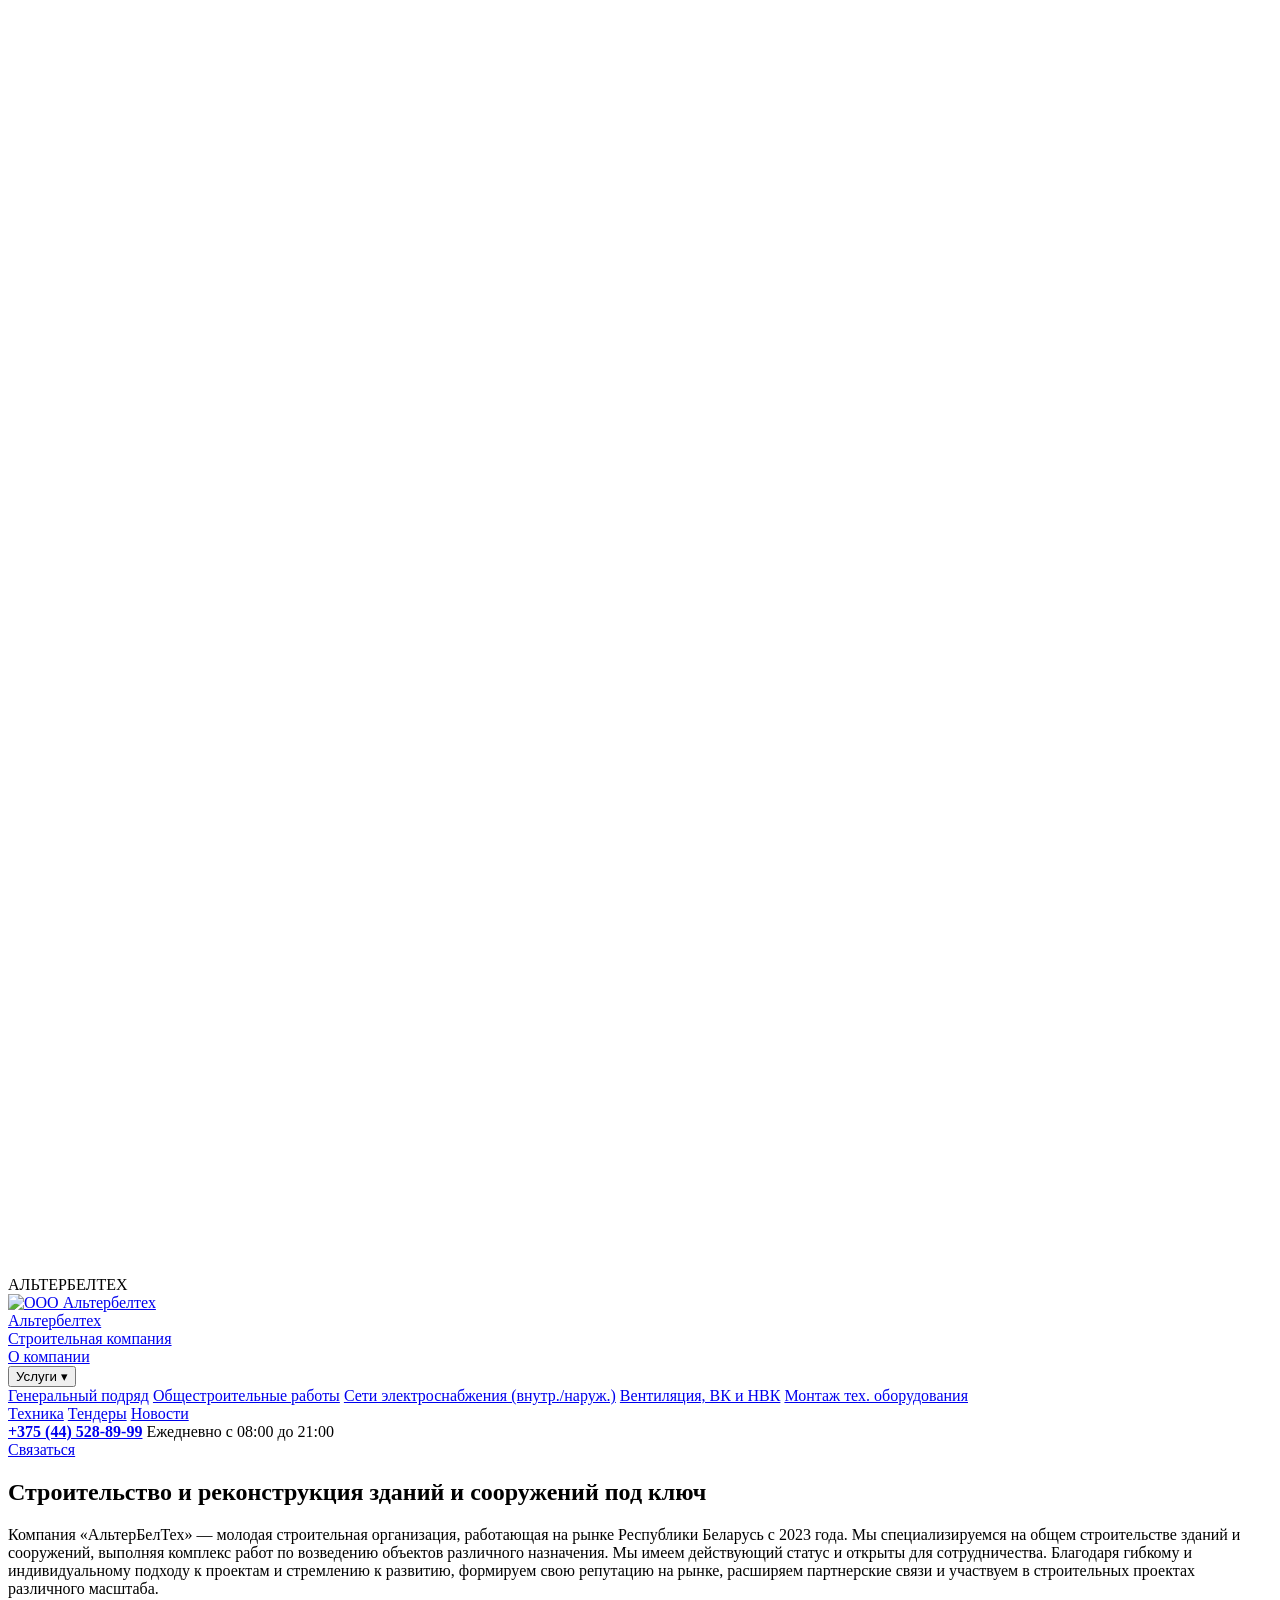
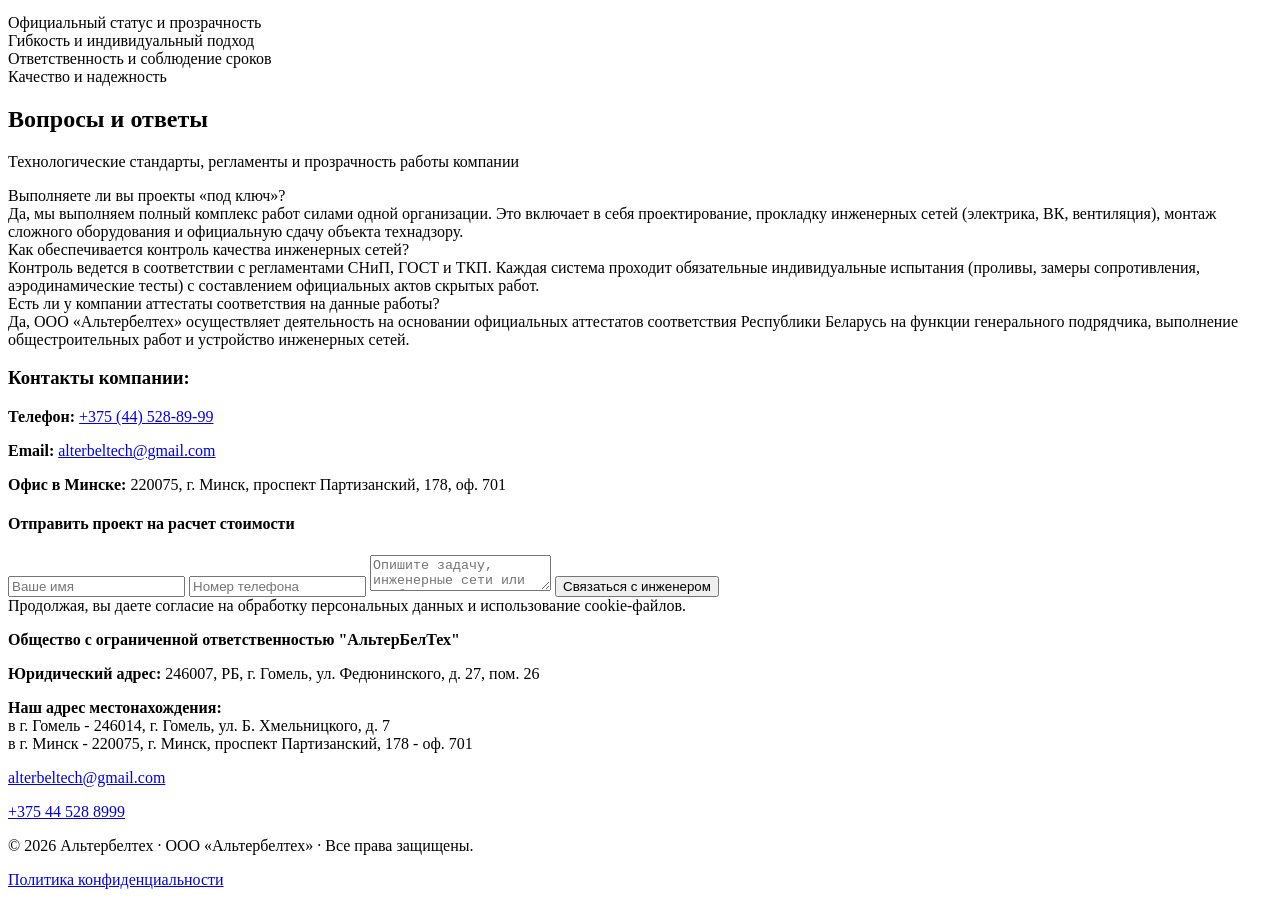
==== index.html @ 04e98864 "Update index.html" ====
<!DOCTYPE html>
<html lang="ru">
<head>
    <meta charset="UTF-8">
    <meta name="viewport" content="width=device-width, initial-scale=1.0">
    <title>ООО «Альтербелтех» | General подряд и инженерные сети полного цикла</title>
    <meta name="description" content="Реализация строительных проектов полного цикла, общестроительные работы и монтаж технологического оборудования в Минске и по всей Беларуси.">
    <link rel="icon" type="image/jpeg" href="1001.jpg">
    <link rel="stylesheet" href="style.css">
</head>
<body>

    <div class="preloader" id="preloader">
        <div class="preloader-content">
            <svg class="preloader-logo-svg" viewBox="0 0 100 100" xmlns="http://www.w3.org/2000/svg">
                <polygon points="50,15 90,85 10,85" fill="none" stroke="#ffffff" stroke-width="8" stroke-linejoin="miter"/>
                <line x1="22" y1="68" x2="78" y2="68" stroke="#ffffff" stroke-width="6"/>
            </svg>
            <div class="preloader-title">АЛЬТЕРБЕЛТЕХ</div>
            <div class="loading-dots">
                <span></span>
                <span></span>
                <span></span>
            </div>
        </div>
    </div>

    <header class="header">
        <a href="index.html" class="header-left header-logo-link">
            <img src="1001.jpg" alt="ООО Альтербелтех" class="header-logo-img">
            <div class="header-logo-text-block">
                <div class="logo logo-heavy">Альтербелтех</div>
                <span class="logo-subtext">Строительная компания</span>
            </div>
        </a>
        
        <div class="header-center-nav">
            <a href="contacts.html" class="btn-nav-item">О компании</a>
            <div class="dropdown-menu-container">
                <button class="btn-services-toggle">Услуги ▾</button>
                <div class="dropdown-content">
                    <a href="genpodryad.html">Генеральный подряд</a>
                    <a href="zemlyanye-raboty.html">Общестроительные работы</a>
                    <a href="demontazh.html">Сети электроснабжения (внутр./наруж.)</a>
                    <a href="dostavka.html">Вентиляция, ВК и НВК</a>
                    <a href="blagoustrojstvo.html">Монтаж тех. оборудования</a>
                </div>
            </div>
            <a href="autopark.html" class="btn-nav-item">Техника</a>
            <a href="javascript:void(0);" class="btn-nav-item disabled">Тендеры</a>
            <a href="javascript:void(0);" class="btn-nav-item disabled">Новости</a>
        </div>

        <div class="header-right">
            <div class="header-schedule">
                <strong><a href="tel:+375445288999">+375 (44) 528-89-99</a></strong>
                <span>Ежедневно с 08:00 до 21:00</span>
            </div>
            <a href="#combined-zone" class="btn btn-primary">Связаться</a>
        </div>
    </header>

    <section class="hero">
        <div class="hero-container">
            <h1>Строительство и реконструкция зданий и сооружений под ключ</h1>
            <!-- Добавлен текст о компании -->
            <p class="hero-about-text">
                Компания «АльтерБелТех» — молодая строительная организация, работающая на рынке Республики Беларусь с 2023 года. Мы специализируемся на общем строительстве зданий и сооружений, выполняя комплекс работ по возведению объектов различного назначения. Мы имеем действующий статус и открыты для сотрудничества. Благодаря гибкому и индивидуальному подходу к проектам и стремлению к развитию, формируем свою репутацию на рынке, расширяем партнерские связи и участвуем в строительных проектах различного масштаба.
            </p>
        </div>
    </section>

    <section class="stats-section">
        <div class="container-lg" style="padding: 0;">
            <div class="stats-grid-main">
                <div class="stat-main-box">
                    <span class="stat-title-top">Официальный статус и прозрачность</span>
                </div>
                <div class="stat-main-box">
                    <span class="stat-title-top">Гибкость и индивидуальный подход</span>
                </div>
                <div class="stat-main-box">
                    <span class="stat-title-top">Ответственность и соблюдение сроков</span>
                </div>
                <div class="stat-main-box">
                    <span class="stat-title-top">Качество и надежность</span>
                </div>
            </div>
        </div>
    </section>

    <section id="combined-zone" class="business-combined-section">
        <div class="combined-wrapper">
            <div class="combined-faq-left">
                <h2>Вопросы и ответы</h2>
                <p class="combined-faq-sub">Технологические стандарты, регламенты и прозрачность работы компании</p>
                
                <div class="faq-compact-list">
                    <div class="faq-compact-item">
                        <div class="faq-compact-question">Выполняете ли вы проекты «под ключ»?</div>
                        <div class="faq-compact-answer">Да, мы выполняем полный комплекс работ силами одной организации. Это включает в себя проектирование, прокладку инженерных сетей (электрика, ВК, вентиляция), монтаж сложного оборудования и официальную сдачу объекта технадзору.</div>
                    </div>
                    <div class="faq-compact-item">
                        <div class="faq-compact-question">Как обеспечивается контроль качества инженерных сетей?</div>
                        <div class="faq-compact-answer">Контроль ведется в соответствии с регламентами СНиП, ГОСТ и ТКП. Каждая система проходит обязательные индивидуальные испытания (проливы, замеры сопротивления, аэродинамические тесты) с составлением официальных актов скрытых работ.</div>
                    </div>
                    <div class="faq-compact-item">
                        <div class="faq-compact-question">Есть ли у компании аттестаты соответствия на данные работы?</div>
                        <div class="faq-compact-answer">Да, ООО «Альтербелтех» осуществляет деятельность на основании официальных аттестатов соответствия Республики Беларусь на функции генерального подрядчика, выполнение общестроительных работ и устройство инженерных сетей.</div>
                    </div>
                </div>
            </div>

            <div class="combined-contacts-right">
                <div class="business-text-block">
                    <h3>Контакты компании:</h3>
                    <p><strong>Телефон:</strong> <a href="tel:+375445288999">+375 (44) 528-89-99</a></p>
                    <p><strong>Email:</strong> <a href="mailto:alterbeltech@gmail.com">alterbeltech@gmail.com</a></p>
                    <p><strong>Офис в Минске:</strong> 220075, г. Минск, проспект Партизанский, 178, оф. 701</p>
                </div>
                
                <div class="business-form-block">
                    <h4>Отправить проект на расчет стоимости</h4>
                    <form action="#" method="POST" onsubmit="alert('Проект отправлен на расчет!'); return false;">
                        <input type="text" placeholder="Ваше имя" required class="form-input">
                        <input type="tel" placeholder="Номер телефона" required class="form-input">
                        <textarea placeholder="Опишите задачу, инженерные сети или требуемые параметры объекта" class="form-input form-textarea"></textarea>
                        <button type="submit" class="btn btn-submit">Связаться с инженером</button>
                    </form>
                    <span class="form-privacy">Продолжая, вы даете согласие на обработку персональных данных и использование cookie-файлов.</span>
                </div>
            </div>
        </div>
    </section>

    <footer class="footer">
        <div class="footer-container">
            <div class="footer-copy">
                <p><strong>Общество с ограниченной ответственностью "АльтерБелТех"</strong></p>
                <p><strong>Юридический адрес:</strong> 246007, РБ, г. Гомель, ул. Федюнинского, д. 27, пом. 26</p>
                <p><strong>Наш адрес местонахождения:</strong><br>
                в г. Гомель - 246014, г. Гомель, ул. Б. Хмельницкого, д. 7<br>
                в г. Минск - 220075, г. Минск, проспект Партизанский, 178 - оф. 701</p>
            </div>
            <div class="footer-contacts">
                <p><a href="mailto:alterbeltech@gmail.com">alterbeltech@gmail.com</a></p>
                <p><a href="tel:+375445288999" class="footer-phone">+375 44 528 8999</a></p>
            </div>
        </div>
        <div class="footer-bottom">
            <p>© 2026 Альтербелтех · ООО «Альтербелтех» · Все права защищены.</p>
            <a href="#" class="footer-link">Политика конфиденциальности</a>
        </div>
    </footer>

    <script>
        window.addEventListener('DOMContentLoaded', () => {
            setTimeout(() => {
                const preloader = document.getElementById('preloader');
                if (preloader) preloader.classList.add('fade-out');
            }, 1000);

            const faqItems = document.querySelectorAll('.faq-compact-item');
            faqItems.forEach(item => {
                item.addEventListener('click', () => {
                    item.classList.toggle('active');
                });
            });
        });
    </script>
</body>
</html>
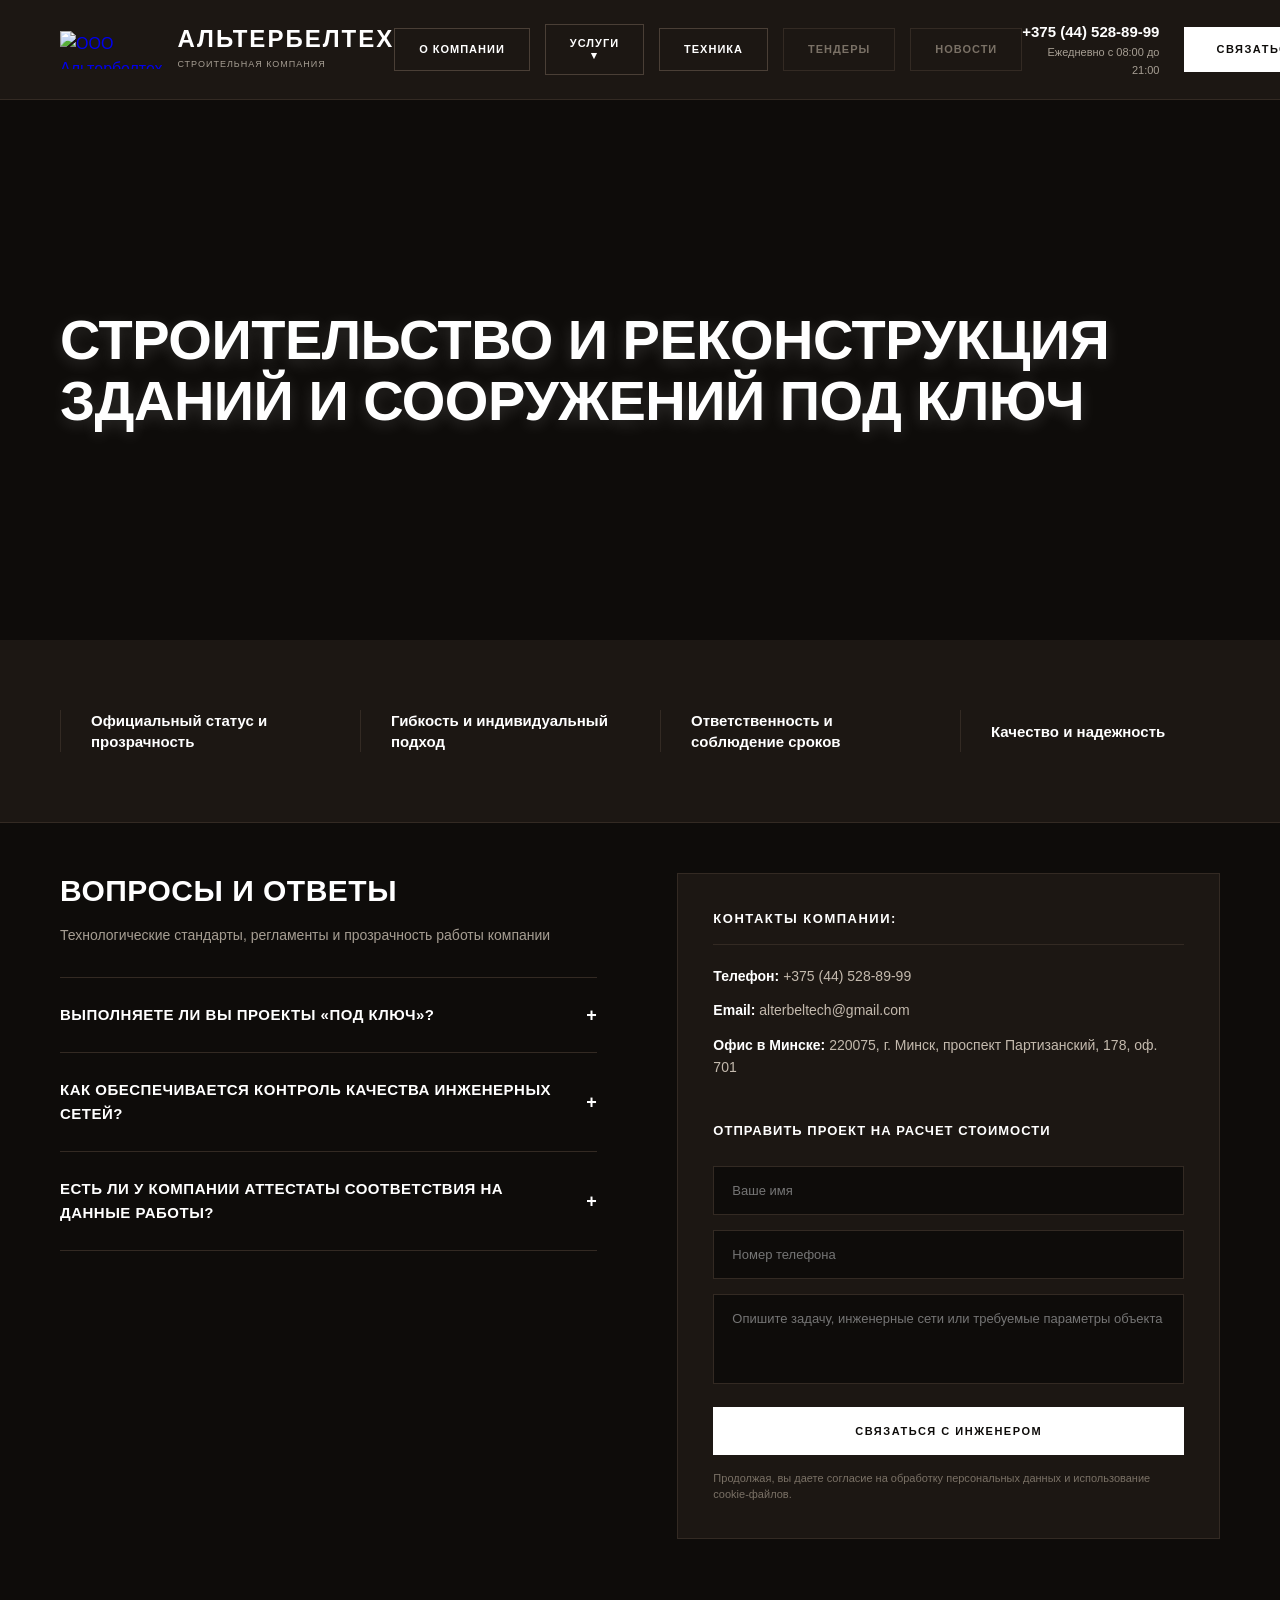
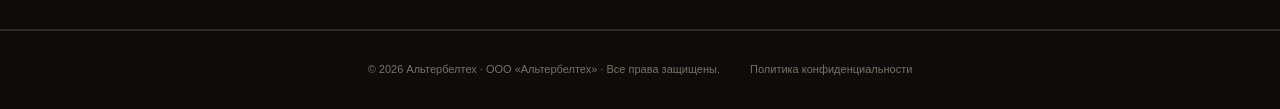
==== commit 379774e1: "Update index.html" ====
--- a/index.html
+++ b/index.html
@@ -63,10 +63,6 @@
     <section class="hero">
         <div class="hero-container">
             <h1>Строительство и реконструкция зданий и сооружений под ключ</h1>
-            <!-- Добавлен текст о компании -->
-            <p class="hero-about-text">
-                Компания «АльтерБелТех» — молодая строительная организация, работающая на рынке Республики Беларусь с 2023 года. Мы специализируемся на общем строительстве зданий и сооружений, выполняя комплекс работ по возведению объектов различного назначения. Мы имеем действующий статус и открыты для сотрудничества. Благодаря гибкому и индивидуальному подходу к проектам и стремлению к развитию, формируем свою репутацию на рынке, расширяем партнерские связи и участвуем в строительных проектах различного масштаба.
-            </p>
         </div>
     </section>
 
@@ -133,23 +129,10 @@
         </div>
     </section>
 
-    <footer class="footer">
-        <div class="footer-container">
-            <div class="footer-copy">
-                <p><strong>Общество с ограниченной ответственностью "АльтерБелТех"</strong></p>
-                <p><strong>Юридический адрес:</strong> 246007, РБ, г. Гомель, ул. Федюнинского, д. 27, пом. 26</p>
-                <p><strong>Наш адрес местонахождения:</strong><br>
-                в г. Гомель - 246014, г. Гомель, ул. Б. Хмельницкого, д. 7<br>
-                в г. Минск - 220075, г. Минск, проспект Партизанский, 178 - оф. 701</p>
-            </div>
-            <div class="footer-contacts">
-                <p><a href="mailto:alterbeltech@gmail.com">alterbeltech@gmail.com</a></p>
-                <p><a href="tel:+375445288999" class="footer-phone">+375 44 528 8999</a></p>
-            </div>
-        </div>
-        <div class="footer-bottom">
+    <footer class="footer" style="padding: 30px 60px;">
+        <div class="footer-bottom" style="border: none; margin: 0; padding: 0; justify-content: center;">
             <p>© 2026 Альтербелтех · ООО «Альтербелтех» · Все права защищены.</p>
-            <a href="#" class="footer-link">Политика конфиденциальности</a>
+            <a href="#" class="footer-link" style="margin-left: 20px;">Политика конфиденциальности</a>
         </div>
     </footer>
 
--- a/style.css
+++ b/style.css
@@ -0,0 +1,211 @@
+/* ==========================================================================
+   1. Базовые настройки темы (Черно-белая гамма)
+   ========================================================================== */
+html { scroll-behavior: smooth; }
+* { box-sizing: border-box; margin: 0; padding: 0; border-radius: 0 !important; }
+body { font-family: 'Segoe UI', Arial, sans-serif; color: #ffffff; background-color: #0e0c0a; line-height: 1.6; overflow-x: hidden; }
+
+/* ==========================================================================
+   2. ЭКРАН ПРЕДЗАГРУЗКИ (PRELOADER)
+   ========================================================================== */
+.preloader { position: fixed; top: 0; left: 0; width: 100%; height: 100%; background-color: #0e0c0a; z-index: 9999; display: flex; justify-content: center; align-items: center; transition: opacity 0.4s ease, visibility 0.4s ease; }
+.preloader.fade-out { opacity: 0; visibility: hidden; }
+.preloader-content { display: flex; flex-direction: column; align-items: center; gap: 25px; }
+.preloader-logo-svg { height: 90px; width: 90px; display: block; animation: pulse 1.2s infinite ease-in-out; }
+.preloader-title { font-size: 24px; font-weight: 900; text-transform: uppercase; letter-spacing: 4px; color: #ffffff; line-height: 1; margin-top: 5px; }
+@keyframes pulse { 0%, 100% { opacity: 0.6; transform: scale(0.96); } 50% { opacity: 1; transform: scale(1); } }
+.loading-dots { display: flex; gap: 8px; }
+.loading-dots span { width: 6px; height: 6px; background-color: #ffffff; display: inline-block; animation: bounce 1.2s infinite ease-in-out both; }
+.loading-dots span:nth-child(1) { animation-delay: -0.32s; }
+.loading-dots span:nth-child(2) { animation-delay: -0.16s; }
+@keyframes bounce { 0%, 80%, 100% { transform: scale(0); opacity: 0.2; } 40% { transform: scale(1); opacity: 1; } }
+
+/* ==========================================================================
+   3. ПРЕМИАЛЬНАЯ ТЕМНАЯ ШАПКА И НАВИГАЦИЯ
+   ========================================================================== */
+.header { background-color: #1c1713; display: flex; justify-content: space-between; align-items: center; padding: 20px 60px; position: sticky; top: 0; z-index: 200; border-bottom: 1px solid #332a23; }
+.header-logo-link { display: flex !important; flex-direction: row !important; align-items: center; gap: 15px; text-decoration: none; transition: opacity 0.2s ease; }
+.header-logo-link:hover { opacity: 0.85; }
+.header-logo-img { height: 38px; width: auto; display: block; }
+.header-logo-text-block { display: flex; flex-direction: column; }
+.logo-heavy { font-size: 24px; font-weight: 900; text-transform: uppercase; letter-spacing: 2px; color: #ffffff; line-height: 1.0; }
+.logo-subtext { font-size: 9px; color: #a69e93; text-transform: uppercase; letter-spacing: 1px; margin-top: 6px; }
+
+.header-center-nav { display: flex; align-items: center; gap: 15px; }
+.btn-nav-item { display: inline-block; background: transparent; border: 1px solid #4a3f36; color: #ffffff; padding: 12px 24px; font-size: 11px; font-weight: 700; text-transform: uppercase; letter-spacing: 1px; text-decoration: none; cursor: pointer; transition: all 0.2s ease; white-space: nowrap; }
+.btn-nav-item:hover { background: #ffffff; border-color: #ffffff; color: #0e0c0a; }
+.btn-nav-item.disabled { border: 1px solid #332a23; color: #7a7166; cursor: default; }
+.btn-nav-item.disabled:hover { background: transparent; border-color: #332a23; color: #7a7166; }
+
+.dropdown-menu-container { position: relative; display: inline-block; }
+.btn-services-toggle { background: transparent; border: 1px solid #4a3f36; color: #ffffff; padding: 12px 24px; font-size: 11px; font-weight: 700; text-transform: uppercase; letter-spacing: 1px; cursor: pointer; transition: all 0.2s ease; }
+.dropdown-content { display: none; position: absolute; top: 100%; left: 0; background-color: #1c1713; min-width: 330px; box-shadow: 0 15px 40px rgba(0,0,0,0.6); border: 1px solid #332a23; z-index: 300; }
+.dropdown-content a { color: #d4c9be; padding: 16px 20px; text-decoration: none; display: block; font-size: 11px; font-weight: 700; text-transform: uppercase; letter-spacing: 0.5px; border-bottom: 1px solid #332a23; transition: all 0.2s ease; }
+.dropdown-content a:last-child { border-bottom: none; }
+.dropdown-menu-container:hover .dropdown-content { display: block; }
+.dropdown-menu-container:hover .btn-services-toggle { background: #ffffff; border-color: #ffffff; color: #0e0c0a; }
+.dropdown-content a:hover { background-color: #261f1a; color: #ffffff; padding-left: 25px; }
+
+.header-right { display: flex; align-items: center; gap: 25px; }
+.header-schedule { display: flex; flex-direction: column; text-align: right; font-size: 13px; }
+.header-schedule strong { font-size: 15px; font-weight: 700; }
+.header-schedule strong a { color: #ffffff; text-decoration: none; white-space: nowrap; transition: color 0.2s ease; }
+.header-schedule strong a:hover { color: #a69e93; }
+.header-schedule span { color: #a69e93; font-size: 11px; }
+
+.btn { display: inline-block; padding: 14px 32px; font-size: 11px; font-weight: 700; text-transform: uppercase; text-decoration: none; letter-spacing: 1.5px; transition: all 0.25s ease; cursor: pointer; border: none; }
+.btn-primary { background: #ffffff; color: #0e0c0a; }
+.btn-primary:hover { background: #d4d4d4; color: #0e0c0a; }
+.btn-secondary { background: transparent; color: #ffffff; border: 1px solid rgba(255,255,255,0.2); }
+.btn-secondary:hover { background: #ffffff; color: #0e0c0a; border-color: #ffffff; }
+
+/* ==========================================================================
+   4. БАННЕР И ГЕРОЙСКИЕ СЕКЦИИ
+   ========================================================================== */
+.hero { 
+    background-image: linear-gradient(rgba(14, 12, 10, 0.85), rgba(14, 12, 10, 0.85)), url('bg-hd.jpg'); 
+    background-size: cover; 
+    background-position: center; 
+    height: 60vh; 
+    color: #ffffff; 
+    display: flex; 
+    align-items: center; 
+    padding: 60px; 
+}
+
+.hero-container { max-width: 1100px; margin: 0; text-align: left; }
+
+.hero h1 { 
+    font-size: clamp(40px, 5vw, 56px); 
+    font-weight: 800; 
+    margin-bottom: 0; 
+    line-height: 1.1; 
+    letter-spacing: -0.5px; 
+    text-transform: uppercase; 
+    color: #ffffff;
+    text-shadow: 0px 4px 15px rgba(255, 255, 255, 0.15);
+}
+
+.hero-service-minimal { background-color: #1c1713; padding: 100px 60px 50px 60px; border-bottom: 1px solid #332a23; }
+.container-service { max-width: 1100px; margin: 0 auto; }
+.service-title-main { font-size: 42px; font-weight: 900; text-transform: uppercase; color: #ffffff; }
+.service-subtitle-main { color: #ffffff; font-weight: 700; text-transform: uppercase; letter-spacing: 1.5px; font-size: 11px; margin-top: 10px; }
+
+/* ==========================================================================
+   5. СТАТИСТИКА И МЕТРИКИ
+   ========================================================================== */
+.stats-section { background: #1c1713; padding: 70px 60px; border-bottom: 1px solid #332a23; }
+.stats-grid-main { max-width: 1240px; margin: 0 auto; display: flex; justify-content: space-between; gap: 40px; }
+.stat-main-box { flex: 1; display: flex; flex-direction: column; border-left: 1px solid #332a23; padding-left: 30px; justify-content: center; }
+
+.stat-title-top { font-size: 15px; color: #ffffff; font-weight: 700; margin-bottom: 0; line-height: 1.4; }
+
+/* ==========================================================================
+   6. ОБЪЕДИНЕННЫЙ БЛОК: ВОПРОСЫ И КОНТАКТЫ (Выровнен)
+   ========================================================================== */
+.business-combined-section { background-color: #0e0c0a; padding: 50px 60px 90px 60px; width: 100%; border-bottom: 1px solid #332a23; }
+.combined-wrapper { max-width: 1240px; margin: 0 auto; display: flex; gap: 80px; align-items: flex-start; }
+
+.combined-faq-left { flex: 1 1 50%; margin-top: 0; }
+.combined-faq-left h2 { font-size: 30px; text-transform: uppercase; color: #ffffff; margin-bottom: 15px; font-weight: 800; letter-spacing: 0.5px; line-height: 1.2; }
+.combined-faq-sub { font-size: 14px; color: #a69e93; margin-bottom: 30px; }
+.faq-compact-list { display: flex; flex-direction: column; }
+.faq-compact-item { border-bottom: 1px solid #332a23; padding: 25px 0; cursor: pointer; }
+.faq-compact-item:first-child { border-top: 1px solid #332a23; }
+.faq-compact-item:hover { background-color: rgba(255,255,255,0.01); }
+.faq-compact-question { font-size: 15px; font-weight: 700; color: #ffffff; text-transform: uppercase; letter-spacing: 0.5px; position: relative; padding-right: 30px; }
+.faq-compact-question::after { content: '+'; position: absolute; right: 0; top: 50%; transform: translateY(-50%); color: #ffffff; font-size: 18px; transition: transform 0.2s ease; }
+.faq-compact-item.active .faq-compact-question::after { content: '−'; }
+.faq-compact-answer { max-height: 0; overflow: hidden; font-size: 14px; color: #c4baae; line-height: 1.6; margin-top: 0; transition: max-height 0.3s cubic-bezier(0, 1, 0, 1), margin-top 0.3s ease; }
+.faq-compact-item.active .faq-compact-answer { max-height: 200px; margin-top: 15px; transition: max-height 0.3s cubic-bezier(1, 0, 1, 0), margin-top 0.3s ease; }
+
+.combined-contacts-right { flex: 1 1 50%; background: #1c1713; color: #ffffff; padding: 35px; border: 1px solid #332a23; display: flex; flex-direction: column; gap: 30px; }
+.business-text-block h3 { margin-bottom: 20px; text-transform: uppercase; font-size: 13px; letter-spacing: 1.5px; border-bottom: 1px solid #332a23; padding-bottom: 14px; color: #ffffff; }
+.business-text-block p { margin-bottom: 12px; font-size: 14px; color: #c4baae; }
+.business-text-block strong { color: #ffffff; font-weight: 600; }
+.business-text-block a { color: inherit; text-decoration: none; transition: color 0.2s; }
+.business-text-block a:hover { color: #ffffff; }
+.business-form-block h4 { font-size: 13px; text-transform: uppercase; letter-spacing: 1px; color: #ffffff; margin-bottom: 25px; }
+
+.form-input { width: 100%; padding: 16px 18px; background: #0e0c0a; border: 1px solid #332a23; color: #ffffff; font-size: 13px; margin-bottom: 15px; font-family: inherit; outline: none; }
+.form-input:focus { border-color: #ffffff; background: #1c1713; }
+.form-textarea { height: 90px; resize: none; }
+.btn-submit { width: 100%; background: #ffffff; color: #0e0c0a; padding: 18px; font-size: 11px; font-weight: 700; letter-spacing: 1.5px; border: none; cursor: pointer; transition: all 0.2s; }
+.btn-submit:hover { background: #d4d4d4; color: #0e0c0a; }
+.form-privacy { display: block; font-size: 11px; color: #7a7166; margin-top: 15px; line-height: 1.5; }
+
+/* ==========================================================================
+   7. ПОДВАЛ (FOOTER)
+   ========================================================================== */
+.footer { background-color: #0e0c0a; color: #c4baae; padding: 50px 60px 30px 60px; font-size: 13px; border-top: 1px solid #332a23; }
+.footer-container { max-width: 1240px; margin: 0 auto; display: flex; justify-content: space-between; align-items: flex-start; gap: 40px; flex-wrap: wrap; }
+.footer-copy p { margin-bottom: 10px; line-height: 1.6; }
+.footer-contacts { text-align: right; }
+.footer-contacts p { margin-bottom: 15px; }
+.footer-contacts a { color: #ffffff; text-decoration: none; transition: color 0.2s; }
+.footer-contacts a:hover { color: #a69e93; }
+.footer-phone { font-size: 20px; font-weight: 700; }
+
+.footer-bottom { max-width: 1240px; margin: 30px auto 0; padding-top: 20px; border-top: 1px solid #332a23; display: flex; justify-content: space-between; align-items: center; font-size: 11px; color: #7a7166; flex-wrap: wrap; gap: 10px; }
+.footer-link { color: #7a7166; text-decoration: none; transition: color 0.2s; }
+.footer-link:hover { color: #ffffff; }
+
+/* ==========================================================================
+   8. ОСТАЛЬНЫЕ СТРАНИЦЫ
+   ========================================================================== */
+.container-lg { max-width: 1240px; margin: 0 auto; padding: 0 60px; }
+.service-page-main { max-width: 1100px; margin: 0 auto; padding: 70px 60px 100px 60px; }
+.service-lead-text { font-size: 16px; color: #e3dbd0; margin-bottom: 50px; line-height: 1.7; max-width: 850px; }
+.service-details-grid { display: grid; grid-template-columns: 1fr 1fr; gap: 40px; margin-bottom: 60px; }
+.service-details-card { background: #1c1713; border: 1px solid #332a23; padding: 35px; position: relative; transition: transform 0.2s ease, border-color 0.2s ease; }
+.service-details-card:hover { border-color: #4a3f36; transform: translateY(-2px); }
+.service-details-card h3 { font-size: 18px; font-weight: 800; text-transform: uppercase; color: #ffffff; margin-bottom: 15px; letter-spacing: 0.5px; }
+.service-details-card p { font-size: 14.5px; color: #c4baae; line-height: 1.6; }
+.geometric-index { display: block; font-size: 32px; font-weight: 900; color: rgba(255, 255, 255, 0.15); font-family: monospace, sans-serif; margin-bottom: 15px; line-height: 1; }
+.service-form-wrapper { margin-top: 80px; max-width: 600px; margin-left: auto; margin-right: auto; }
+
+/* Автопарк / Галерея */
+.gallery-section { padding: 60px 0; background: #0e0c0a; }
+.autopark-category-title { font-size: 16px; font-weight: 800; text-transform: uppercase; color: #ffffff; border-left: 4px solid #ffffff; padding-left: 15px; margin: 40px 0 25px 0; letter-spacing: 1px; }
+.gallery-grid { display: grid; grid-template-columns: repeat(auto-fill, minmax(340px, 1fr)); gap: 30px; }
+.gallery-card { background: #1c1713; border: 1px solid #332a23; overflow: hidden; transition: all 0.25s ease; cursor: pointer; }
+.gallery-card:hover { border-color: #ffffff; transform: translateY(-4px); }
+.gallery-photo-box { width: 100%; height: 220px; background-color: #0e0c0a; border-bottom: 1px solid #332a23; }
+.gallery-photo-box img { width: 100%; height: 100%; object-fit: cover; opacity: 0.85; transition: opacity 0.2s ease; }
+.gallery-card:hover img { opacity: 1; }
+.gallery-card-desc { padding: 20px; }
+.gallery-card-desc h3 { font-size: 15px; color: #ffffff; text-transform: uppercase; margin-bottom: 8px; font-weight: 800; }
+.gallery-card:hover .gallery-card-desc h3 { color: #ffffff; }
+.gallery-card-desc p { font-size: 13px; color: #c4baae; line-height: 1.6; }
+
+/* ==========================================================================
+   9. Адаптивность
+   ========================================================================== */
+@media (max-width: 1200px) {
+    .header { padding: 20px 30px; }
+    .business-combined-section, .stats-section, .footer, .service-page-main, .container-lg { padding-left: 30px; padding-right: 30px; }
+    .combined-wrapper { gap: 40px; }
+    .stats-grid-main { flex-wrap: wrap; gap: 30px; }
+    .stat-main-box { flex: 1 1 calc(50% - 30px); }
+}
+@media (max-width: 992px) {
+    .header-center-nav { display: none; }
+    .combined-wrapper { flex-direction: column; gap: 60px; }
+    .combined-faq-left, .combined-contacts-right { flex: 1 1 100%; width: 100%; }
+    .service-details-grid { grid-template-columns: 1fr; gap: 25px; }
+    .header-right { gap: 15px; }
+    .footer-container { flex-direction: column; }
+    .footer-contacts { text-align: left; }
+}
+@media (max-width: 576px) {
+    .header { flex-direction: column; gap: 15px; text-align: center; }
+    .header-logo-link { gap: 10px; justify-content: center; }
+    .header-logo-img { height: 32px; }
+    .logo-heavy { font-size: 18px; }
+    .logo-subtext { font-size: 8px; }
+    .header-schedule { text-align: center; }
+    .hero { padding: 30px; height: auto; min-height: 60vh; }
+    .container-lg { padding: 0 20px; }
+    .gallery-grid { grid-template-columns: 1fr; gap: 20px; }
+    .footer-bottom { flex-direction: column; text-align: center; }
+}
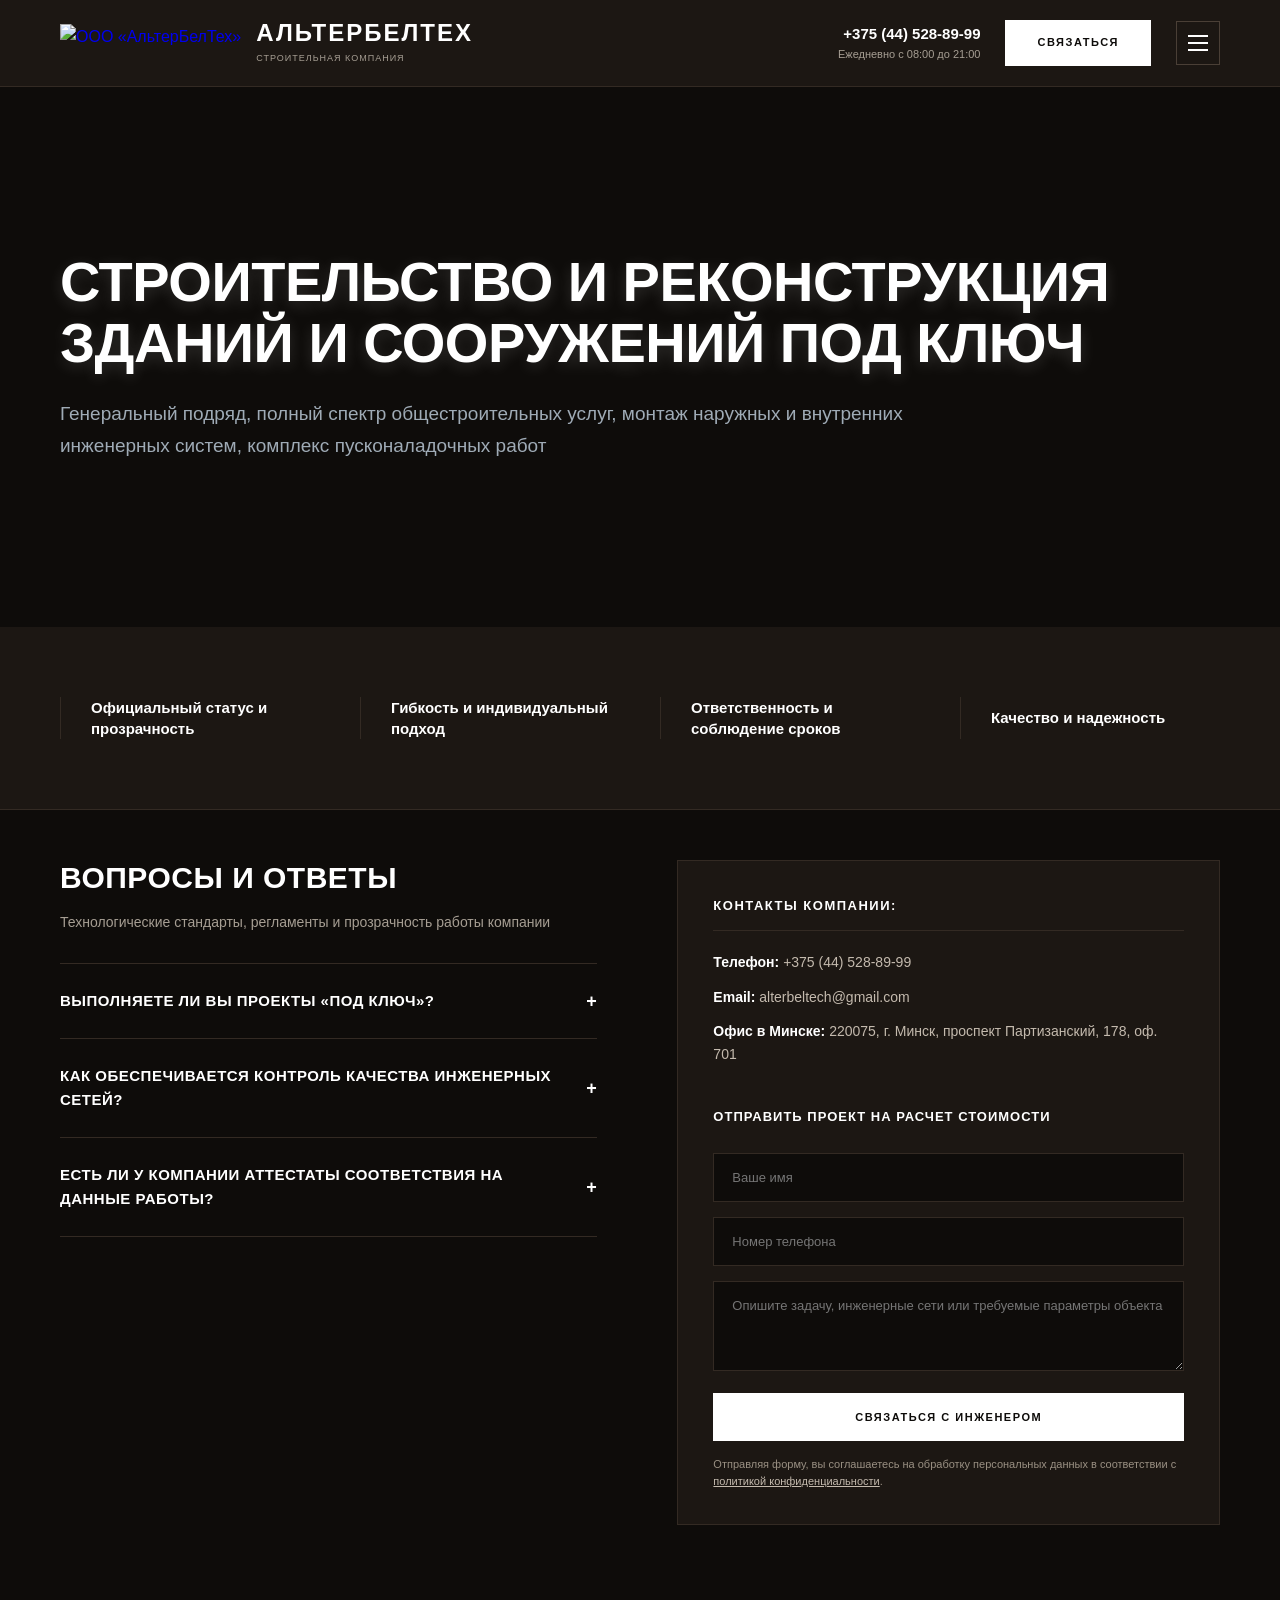
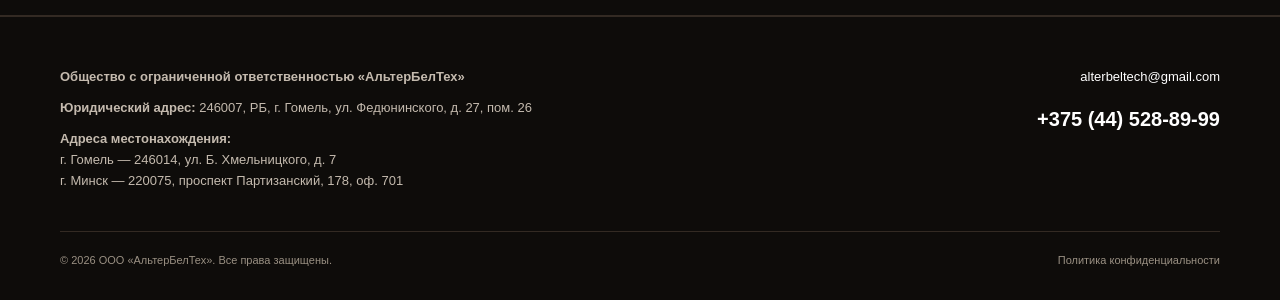
==== commit ce7630fd: "Add files via upload" ====
--- a/index.html
+++ b/index.html
@@ -1,155 +1,168 @@
-<!DOCTYPE html>
-<html lang="ru">
-<head>
-    <meta charset="UTF-8">
-    <meta name="viewport" content="width=device-width, initial-scale=1.0">
-    <title>ООО «Альтербелтех» | General подряд и инженерные сети полного цикла</title>
-    <meta name="description" content="Реализация строительных проектов полного цикла, общестроительные работы и монтаж технологического оборудования в Минске и по всей Беларуси.">
-    <link rel="icon" type="image/jpeg" href="1001.jpg">
-    <link rel="stylesheet" href="style.css">
-</head>
-<body>
-
-    <div class="preloader" id="preloader">
-        <div class="preloader-content">
-            <svg class="preloader-logo-svg" viewBox="0 0 100 100" xmlns="http://www.w3.org/2000/svg">
-                <polygon points="50,15 90,85 10,85" fill="none" stroke="#ffffff" stroke-width="8" stroke-linejoin="miter"/>
-                <line x1="22" y1="68" x2="78" y2="68" stroke="#ffffff" stroke-width="6"/>
-            </svg>
-            <div class="preloader-title">АЛЬТЕРБЕЛТЕХ</div>
-            <div class="loading-dots">
-                <span></span>
-                <span></span>
-                <span></span>
-            </div>
-        </div>
-    </div>
-
-    <header class="header">
-        <a href="index.html" class="header-left header-logo-link">
-            <img src="1001.jpg" alt="ООО Альтербелтех" class="header-logo-img">
-            <div class="header-logo-text-block">
-                <div class="logo logo-heavy">Альтербелтех</div>
-                <span class="logo-subtext">Строительная компания</span>
-            </div>
-        </a>
-        
-        <div class="header-center-nav">
-            <a href="contacts.html" class="btn-nav-item">О компании</a>
-            <div class="dropdown-menu-container">
-                <button class="btn-services-toggle">Услуги ▾</button>
-                <div class="dropdown-content">
-                    <a href="genpodryad.html">Генеральный подряд</a>
-                    <a href="zemlyanye-raboty.html">Общестроительные работы</a>
-                    <a href="demontazh.html">Сети электроснабжения (внутр./наруж.)</a>
-                    <a href="dostavka.html">Вентиляция, ВК и НВК</a>
-                    <a href="blagoustrojstvo.html">Монтаж тех. оборудования</a>
-                </div>
-            </div>
-            <a href="autopark.html" class="btn-nav-item">Техника</a>
-            <a href="javascript:void(0);" class="btn-nav-item disabled">Тендеры</a>
-            <a href="javascript:void(0);" class="btn-nav-item disabled">Новости</a>
-        </div>
-
-        <div class="header-right">
-            <div class="header-schedule">
-                <strong><a href="tel:+375445288999">+375 (44) 528-89-99</a></strong>
-                <span>Ежедневно с 08:00 до 21:00</span>
-            </div>
-            <a href="#combined-zone" class="btn btn-primary">Связаться</a>
-        </div>
-    </header>
-
-    <section class="hero">
-        <div class="hero-container">
-            <h1>Строительство и реконструкция зданий и сооружений под ключ</h1>
-        </div>
-    </section>
-
-    <section class="stats-section">
-        <div class="container-lg" style="padding: 0;">
-            <div class="stats-grid-main">
-                <div class="stat-main-box">
-                    <span class="stat-title-top">Официальный статус и прозрачность</span>
-                </div>
-                <div class="stat-main-box">
-                    <span class="stat-title-top">Гибкость и индивидуальный подход</span>
-                </div>
-                <div class="stat-main-box">
-                    <span class="stat-title-top">Ответственность и соблюдение сроков</span>
-                </div>
-                <div class="stat-main-box">
-                    <span class="stat-title-top">Качество и надежность</span>
-                </div>
-            </div>
-        </div>
-    </section>
-
-    <section id="combined-zone" class="business-combined-section">
-        <div class="combined-wrapper">
-            <div class="combined-faq-left">
-                <h2>Вопросы и ответы</h2>
-                <p class="combined-faq-sub">Технологические стандарты, регламенты и прозрачность работы компании</p>
-                
-                <div class="faq-compact-list">
-                    <div class="faq-compact-item">
-                        <div class="faq-compact-question">Выполняете ли вы проекты «под ключ»?</div>
-                        <div class="faq-compact-answer">Да, мы выполняем полный комплекс работ силами одной организации. Это включает в себя проектирование, прокладку инженерных сетей (электрика, ВК, вентиляция), монтаж сложного оборудования и официальную сдачу объекта технадзору.</div>
-                    </div>
-                    <div class="faq-compact-item">
-                        <div class="faq-compact-question">Как обеспечивается контроль качества инженерных сетей?</div>
-                        <div class="faq-compact-answer">Контроль ведется в соответствии с регламентами СНиП, ГОСТ и ТКП. Каждая система проходит обязательные индивидуальные испытания (проливы, замеры сопротивления, аэродинамические тесты) с составлением официальных актов скрытых работ.</div>
-                    </div>
-                    <div class="faq-compact-item">
-                        <div class="faq-compact-question">Есть ли у компании аттестаты соответствия на данные работы?</div>
-                        <div class="faq-compact-answer">Да, ООО «Альтербелтех» осуществляет деятельность на основании официальных аттестатов соответствия Республики Беларусь на функции генерального подрядчика, выполнение общестроительных работ и устройство инженерных сетей.</div>
-                    </div>
-                </div>
-            </div>
-
-            <div class="combined-contacts-right">
-                <div class="business-text-block">
-                    <h3>Контакты компании:</h3>
-                    <p><strong>Телефон:</strong> <a href="tel:+375445288999">+375 (44) 528-89-99</a></p>
-                    <p><strong>Email:</strong> <a href="mailto:alterbeltech@gmail.com">alterbeltech@gmail.com</a></p>
-                    <p><strong>Офис в Минске:</strong> 220075, г. Минск, проспект Партизанский, 178, оф. 701</p>
-                </div>
-                
-                <div class="business-form-block">
-                    <h4>Отправить проект на расчет стоимости</h4>
-                    <form action="#" method="POST" onsubmit="alert('Проект отправлен на расчет!'); return false;">
-                        <input type="text" placeholder="Ваше имя" required class="form-input">
-                        <input type="tel" placeholder="Номер телефона" required class="form-input">
-                        <textarea placeholder="Опишите задачу, инженерные сети или требуемые параметры объекта" class="form-input form-textarea"></textarea>
-                        <button type="submit" class="btn btn-submit">Связаться с инженером</button>
-                    </form>
-                    <span class="form-privacy">Продолжая, вы даете согласие на обработку персональных данных и использование cookie-файлов.</span>
-                </div>
-            </div>
-        </div>
-    </section>
-
-    <footer class="footer" style="padding: 30px 60px;">
-        <div class="footer-bottom" style="border: none; margin: 0; padding: 0; justify-content: center;">
-            <p>© 2026 Альтербелтех · ООО «Альтербелтех» · Все права защищены.</p>
-            <a href="#" class="footer-link" style="margin-left: 20px;">Политика конфиденциальности</a>
-        </div>
-    </footer>
-
-    <script>
-        window.addEventListener('DOMContentLoaded', () => {
-            setTimeout(() => {
-                const preloader = document.getElementById('preloader');
-                if (preloader) preloader.classList.add('fade-out');
-            }, 1000);
-
-            const faqItems = document.querySelectorAll('.faq-compact-item');
-            faqItems.forEach(item => {
-                item.addEventListener('click', () => {
-                    item.classList.toggle('active');
-                });
-            });
-        });
-    </script>
-</body>
-</html>
+<!DOCTYPE html>
+<html lang="ru">
+<head>
+    <meta charset="UTF-8">
+    <meta name="viewport" content="width=device-width, initial-scale=1.0">
+    <meta name="theme-color" content="#0e0c0a">
+    <title>ООО «АльтерБелТех» | Генеральный подряд и инженерные сети полного цикла</title>
+    <meta name="description" content="Реализация строительных проектов полного цикла, общестроительные работы и монтаж технологического оборудования в Минске и по всей Беларуси.">
+    <link rel="icon" type="image/jpeg" href="1001.jpg">
+    <link rel="stylesheet" href="style.css">
+    <noscript><style>.preloader{display:none !important}</style></noscript>
+</head>
+<body>
+
+    <div class="preloader" id="preloader">
+        <div class="preloader-content">
+            <svg class="preloader-logo-svg" viewBox="0 0 100 100" xmlns="http://www.w3.org/2000/svg" aria-hidden="true">
+                <polygon points="50,15 90,85 10,85" fill="none" stroke="#ffffff" stroke-width="8" stroke-linejoin="miter"/>
+                <line x1="22" y1="68" x2="78" y2="68" stroke="#ffffff" stroke-width="6"/>
+            </svg>
+            <div class="preloader-title">АЛЬТЕРБЕЛТЕХ</div>
+            <div class="loading-dots"><span></span><span></span><span></span></div>
+        </div>
+    </div>
+
+    <a class="skip-link" href="#content">Перейти к содержимому</a>
+
+    <header class="header">
+        <a href="index.html" class="header-left header-logo-link" aria-current="page">
+            <img src="1001.jpg" alt="ООО «АльтерБелТех»" class="header-logo-img">
+            <div class="header-logo-text-block">
+                <div class="logo logo-heavy">АльтерБелТех</div>
+                <span class="logo-subtext">Строительная компания</span>
+            </div>
+        </a>
+
+        <nav class="header-center-nav" id="site-nav" aria-label="Основное меню">
+            <a href="contacts.html" class="btn-nav-item">О компании</a>
+            <div class="dropdown-menu-container">
+                <button type="button" class="btn-services-toggle" aria-expanded="false" aria-haspopup="true" aria-controls="services-menu">Услуги ▾</button>
+                <div class="dropdown-content" id="services-menu">
+                    <a href="genpodryad.html">Генеральный подряд</a>
+                    <a href="obshchestroitelnye-raboty.html">Общестроительные работы</a>
+                    <a href="elektrosnabzhenie.html">Сети электроснабжения (внутр./наруж.)</a>
+                    <a href="ventilyaciya-vk.html">Вентиляция, ВК и НВК</a>
+                    <a href="montazh-oborudovaniya.html">Монтаж тех. оборудования</a>
+                </div>
+            </div>
+            <a href="autopark.html" class="btn-nav-item">Техника</a>
+            <span class="btn-nav-item disabled" aria-disabled="true" title="Раздел скоро появится">Тендеры</span>
+            <span class="btn-nav-item disabled" aria-disabled="true" title="Раздел скоро появится">Новости</span>
+        </nav>
+
+        <div class="header-right">
+            <div class="header-schedule">
+                <strong><a href="tel:+375445288999">+375 (44) 528-89-99</a></strong>
+                <span>Ежедневно с 08:00 до 21:00</span>
+            </div>
+            <a href="index.html#combined-zone" class="btn btn-primary">Связаться</a>
+            <button type="button" class="nav-toggle" aria-label="Открыть меню" aria-expanded="false" aria-controls="site-nav">
+                <span></span><span></span><span></span>
+            </button>
+        </div>
+    </header>
+
+    <main id="content">
+
+    <section class="hero">
+        <div class="hero-container">
+            <h1>Строительство и реконструкция зданий и сооружений под ключ</h1>
+            <p class="hero-subtitle">Генеральный подряд, полный спектр общестроительных услуг, монтаж наружных и внутренних инженерных систем, комплекс пусконаладочных работ</p>
+        </div>
+    </section>
+
+    <section class="stats-section">
+        <div class="container-lg" style="padding: 0;">
+            <div class="stats-grid-main">
+                <div class="stat-main-box">
+                    <span class="stat-title-top">Официальный статус и прозрачность</span>
+                </div>
+                <div class="stat-main-box">
+                    <span class="stat-title-top">Гибкость и индивидуальный подход</span>
+                </div>
+                <div class="stat-main-box">
+                    <span class="stat-title-top">Ответственность и соблюдение сроков</span>
+                </div>
+                <div class="stat-main-box">
+                    <span class="stat-title-top">Качество и надежность</span>
+                </div>
+            </div>
+        </div>
+    </section>
+
+    <section id="combined-zone" class="business-combined-section">
+        <div class="combined-wrapper">
+            <div class="combined-faq-left">
+                <h2>Вопросы и ответы</h2>
+                <p class="combined-faq-sub">Технологические стандарты, регламенты и прозрачность работы компании</p>
+                
+                <div class="faq-compact-list">
+                    <div class="faq-compact-item">
+                        <div class="faq-compact-question">Выполняете ли вы проекты «под ключ»?</div>
+                        <div class="faq-compact-answer">Да, мы выполняем полный комплекс работ силами одной организации. Это включает в себя проектирование, прокладку инженерных сетей (электрика, ВК, вентиляция), монтаж сложного оборудования и официальную сдачу объекта технадзору.</div>
+                    </div>
+                    <div class="faq-compact-item">
+                        <div class="faq-compact-question">Как обеспечивается контроль качества инженерных сетей?</div>
+                        <div class="faq-compact-answer">Контроль ведется в соответствии с регламентами СНиП, ГОСТ и ТКП. Каждая система проходит обязательные индивидуальные испытания (проливы, замеры сопротивления, аэродинамические тесты) с составлением официальных актов скрытых работ.</div>
+                    </div>
+                    <div class="faq-compact-item">
+                        <div class="faq-compact-question">Есть ли у компании аттестаты соответствия на данные работы?</div>
+                        <div class="faq-compact-answer">Да, ООО «АльтерБелТех» осуществляет деятельность на основании официальных аттестатов соответствия Республики Беларусь на функции генерального подрядчика, выполнение общестроительных работ и устройство инженерных сетей.</div>
+                    </div>
+                </div>
+            </div>
+
+            <div class="combined-contacts-right">
+                <div class="business-text-block">
+                    <h3>Контакты компании:</h3>
+                    <p><strong>Телефон:</strong> <a href="tel:+375445288999">+375 (44) 528-89-99</a></p>
+                    <p><strong>Email:</strong> <a href="mailto:alterbeltech@gmail.com">alterbeltech@gmail.com</a></p>
+                    <p><strong>Офис в Минске:</strong> 220075, г. Минск, проспект Партизанский, 178, оф. 701</p>
+                </div>
+                
+                <div class="business-form-block">
+                    <h4>Отправить проект на расчет стоимости</h4>
+                    <form class="lead-form" data-form="form-index" action="#" method="post">
+                        <label class="visually-hidden" for="form-index-name">Ваше имя</label>
+                        <input id="form-index-name" name="name" type="text" placeholder="Ваше имя" autocomplete="name" maxlength="100" required class="form-input">
+                        <label class="visually-hidden" for="form-index-phone">Номер телефона</label>
+                        <input id="form-index-phone" name="phone" type="tel" placeholder="Номер телефона" autocomplete="tel" inputmode="tel" maxlength="30" pattern="[0-9+\(\)\-\s]{7,30}" title="Номер телефона, например +375 44 123 45 67" required class="form-input">
+                        <label class="visually-hidden" for="form-index-message">Сообщение</label>
+                        <textarea id="form-index-message" name="message" placeholder="Опишите задачу, инженерные сети или требуемые параметры объекта" maxlength="1500" class="form-input form-textarea"></textarea>
+                        <div class="hp" aria-hidden="true"><label>Не заполняйте это поле<input type="text" name="website" tabindex="-1" autocomplete="off"></label></div>
+                        <button type="submit" class="btn btn-submit">Связаться с инженером</button>
+                        <p class="form-status" role="status" aria-live="polite" hidden></p>
+                    </form>
+                    <span class="form-privacy">Отправляя форму, вы соглашаетесь на обработку персональных данных в соответствии с <a href="privacy.html">политикой конфиденциальности</a>.</span>
+                </div>
+            </div>
+        </div>
+    </section>
+
+    </main>
+
+    <footer class="footer">
+        <div class="footer-container">
+            <div class="footer-copy">
+                <p><strong>Общество с ограниченной ответственностью «АльтерБелТех»</strong></p>
+                <p><strong>Юридический адрес:</strong> 246007, РБ, г. Гомель, ул. Федюнинского, д. 27, пом. 26</p>
+                <p><strong>Адреса местонахождения:</strong><br>
+                г. Гомель — 246014, ул. Б. Хмельницкого, д. 7<br>
+                г. Минск — 220075, проспект Партизанский, 178, оф. 701</p>
+            </div>
+            <div class="footer-contacts">
+                <p><a href="mailto:alterbeltech@gmail.com">alterbeltech@gmail.com</a></p>
+                <p><a href="tel:+375445288999" class="footer-phone">+375 (44) 528-89-99</a></p>
+            </div>
+        </div>
+        <div class="footer-bottom">
+            <p>© 2026 ООО «АльтерБелТех». Все права защищены.</p>
+            <a href="privacy.html" class="footer-link">Политика конфиденциальности</a>
+        </div>
+    </footer>
+
+    <script src="config.js"></script>
+    <script src="site.js" defer></script>
+</body>
+</html>
--- a/style.css
+++ b/style.css
@@ -1,211 +1,292 @@
-/* ==========================================================================
-   1. Базовые настройки темы (Черно-белая гамма)
-   ========================================================================== */
-html { scroll-behavior: smooth; }
-* { box-sizing: border-box; margin: 0; padding: 0; border-radius: 0 !important; }
-body { font-family: 'Segoe UI', Arial, sans-serif; color: #ffffff; background-color: #0e0c0a; line-height: 1.6; overflow-x: hidden; }
-
-/* ==========================================================================
-   2. ЭКРАН ПРЕДЗАГРУЗКИ (PRELOADER)
-   ========================================================================== */
-.preloader { position: fixed; top: 0; left: 0; width: 100%; height: 100%; background-color: #0e0c0a; z-index: 9999; display: flex; justify-content: center; align-items: center; transition: opacity 0.4s ease, visibility 0.4s ease; }
-.preloader.fade-out { opacity: 0; visibility: hidden; }
-.preloader-content { display: flex; flex-direction: column; align-items: center; gap: 25px; }
-.preloader-logo-svg { height: 90px; width: 90px; display: block; animation: pulse 1.2s infinite ease-in-out; }
-.preloader-title { font-size: 24px; font-weight: 900; text-transform: uppercase; letter-spacing: 4px; color: #ffffff; line-height: 1; margin-top: 5px; }
-@keyframes pulse { 0%, 100% { opacity: 0.6; transform: scale(0.96); } 50% { opacity: 1; transform: scale(1); } }
-.loading-dots { display: flex; gap: 8px; }
-.loading-dots span { width: 6px; height: 6px; background-color: #ffffff; display: inline-block; animation: bounce 1.2s infinite ease-in-out both; }
-.loading-dots span:nth-child(1) { animation-delay: -0.32s; }
-.loading-dots span:nth-child(2) { animation-delay: -0.16s; }
-@keyframes bounce { 0%, 80%, 100% { transform: scale(0); opacity: 0.2; } 40% { transform: scale(1); opacity: 1; } }
-
-/* ==========================================================================
-   3. ПРЕМИАЛЬНАЯ ТЕМНАЯ ШАПКА И НАВИГАЦИЯ
-   ========================================================================== */
-.header { background-color: #1c1713; display: flex; justify-content: space-between; align-items: center; padding: 20px 60px; position: sticky; top: 0; z-index: 200; border-bottom: 1px solid #332a23; }
-.header-logo-link { display: flex !important; flex-direction: row !important; align-items: center; gap: 15px; text-decoration: none; transition: opacity 0.2s ease; }
-.header-logo-link:hover { opacity: 0.85; }
-.header-logo-img { height: 38px; width: auto; display: block; }
-.header-logo-text-block { display: flex; flex-direction: column; }
-.logo-heavy { font-size: 24px; font-weight: 900; text-transform: uppercase; letter-spacing: 2px; color: #ffffff; line-height: 1.0; }
-.logo-subtext { font-size: 9px; color: #a69e93; text-transform: uppercase; letter-spacing: 1px; margin-top: 6px; }
-
-.header-center-nav { display: flex; align-items: center; gap: 15px; }
-.btn-nav-item { display: inline-block; background: transparent; border: 1px solid #4a3f36; color: #ffffff; padding: 12px 24px; font-size: 11px; font-weight: 700; text-transform: uppercase; letter-spacing: 1px; text-decoration: none; cursor: pointer; transition: all 0.2s ease; white-space: nowrap; }
-.btn-nav-item:hover { background: #ffffff; border-color: #ffffff; color: #0e0c0a; }
-.btn-nav-item.disabled { border: 1px solid #332a23; color: #7a7166; cursor: default; }
-.btn-nav-item.disabled:hover { background: transparent; border-color: #332a23; color: #7a7166; }
-
-.dropdown-menu-container { position: relative; display: inline-block; }
-.btn-services-toggle { background: transparent; border: 1px solid #4a3f36; color: #ffffff; padding: 12px 24px; font-size: 11px; font-weight: 700; text-transform: uppercase; letter-spacing: 1px; cursor: pointer; transition: all 0.2s ease; }
-.dropdown-content { display: none; position: absolute; top: 100%; left: 0; background-color: #1c1713; min-width: 330px; box-shadow: 0 15px 40px rgba(0,0,0,0.6); border: 1px solid #332a23; z-index: 300; }
-.dropdown-content a { color: #d4c9be; padding: 16px 20px; text-decoration: none; display: block; font-size: 11px; font-weight: 700; text-transform: uppercase; letter-spacing: 0.5px; border-bottom: 1px solid #332a23; transition: all 0.2s ease; }
-.dropdown-content a:last-child { border-bottom: none; }
-.dropdown-menu-container:hover .dropdown-content { display: block; }
-.dropdown-menu-container:hover .btn-services-toggle { background: #ffffff; border-color: #ffffff; color: #0e0c0a; }
-.dropdown-content a:hover { background-color: #261f1a; color: #ffffff; padding-left: 25px; }
-
-.header-right { display: flex; align-items: center; gap: 25px; }
-.header-schedule { display: flex; flex-direction: column; text-align: right; font-size: 13px; }
-.header-schedule strong { font-size: 15px; font-weight: 700; }
-.header-schedule strong a { color: #ffffff; text-decoration: none; white-space: nowrap; transition: color 0.2s ease; }
-.header-schedule strong a:hover { color: #a69e93; }
-.header-schedule span { color: #a69e93; font-size: 11px; }
-
-.btn { display: inline-block; padding: 14px 32px; font-size: 11px; font-weight: 700; text-transform: uppercase; text-decoration: none; letter-spacing: 1.5px; transition: all 0.25s ease; cursor: pointer; border: none; }
-.btn-primary { background: #ffffff; color: #0e0c0a; }
-.btn-primary:hover { background: #d4d4d4; color: #0e0c0a; }
-.btn-secondary { background: transparent; color: #ffffff; border: 1px solid rgba(255,255,255,0.2); }
-.btn-secondary:hover { background: #ffffff; color: #0e0c0a; border-color: #ffffff; }
-
-/* ==========================================================================
-   4. БАННЕР И ГЕРОЙСКИЕ СЕКЦИИ
-   ========================================================================== */
-.hero { 
-    background-image: linear-gradient(rgba(14, 12, 10, 0.85), rgba(14, 12, 10, 0.85)), url('bg-hd.jpg'); 
-    background-size: cover; 
-    background-position: center; 
-    height: 60vh; 
-    color: #ffffff; 
-    display: flex; 
-    align-items: center; 
-    padding: 60px; 
-}
-
-.hero-container { max-width: 1100px; margin: 0; text-align: left; }
-
-.hero h1 { 
-    font-size: clamp(40px, 5vw, 56px); 
-    font-weight: 800; 
-    margin-bottom: 0; 
-    line-height: 1.1; 
-    letter-spacing: -0.5px; 
-    text-transform: uppercase; 
-    color: #ffffff;
-    text-shadow: 0px 4px 15px rgba(255, 255, 255, 0.15);
-}
-
-.hero-service-minimal { background-color: #1c1713; padding: 100px 60px 50px 60px; border-bottom: 1px solid #332a23; }
-.container-service { max-width: 1100px; margin: 0 auto; }
-.service-title-main { font-size: 42px; font-weight: 900; text-transform: uppercase; color: #ffffff; }
-.service-subtitle-main { color: #ffffff; font-weight: 700; text-transform: uppercase; letter-spacing: 1.5px; font-size: 11px; margin-top: 10px; }
-
-/* ==========================================================================
-   5. СТАТИСТИКА И МЕТРИКИ
-   ========================================================================== */
-.stats-section { background: #1c1713; padding: 70px 60px; border-bottom: 1px solid #332a23; }
-.stats-grid-main { max-width: 1240px; margin: 0 auto; display: flex; justify-content: space-between; gap: 40px; }
-.stat-main-box { flex: 1; display: flex; flex-direction: column; border-left: 1px solid #332a23; padding-left: 30px; justify-content: center; }
-
-.stat-title-top { font-size: 15px; color: #ffffff; font-weight: 700; margin-bottom: 0; line-height: 1.4; }
-
-/* ==========================================================================
-   6. ОБЪЕДИНЕННЫЙ БЛОК: ВОПРОСЫ И КОНТАКТЫ (Выровнен)
-   ========================================================================== */
-.business-combined-section { background-color: #0e0c0a; padding: 50px 60px 90px 60px; width: 100%; border-bottom: 1px solid #332a23; }
-.combined-wrapper { max-width: 1240px; margin: 0 auto; display: flex; gap: 80px; align-items: flex-start; }
-
-.combined-faq-left { flex: 1 1 50%; margin-top: 0; }
-.combined-faq-left h2 { font-size: 30px; text-transform: uppercase; color: #ffffff; margin-bottom: 15px; font-weight: 800; letter-spacing: 0.5px; line-height: 1.2; }
-.combined-faq-sub { font-size: 14px; color: #a69e93; margin-bottom: 30px; }
-.faq-compact-list { display: flex; flex-direction: column; }
-.faq-compact-item { border-bottom: 1px solid #332a23; padding: 25px 0; cursor: pointer; }
-.faq-compact-item:first-child { border-top: 1px solid #332a23; }
-.faq-compact-item:hover { background-color: rgba(255,255,255,0.01); }
-.faq-compact-question { font-size: 15px; font-weight: 700; color: #ffffff; text-transform: uppercase; letter-spacing: 0.5px; position: relative; padding-right: 30px; }
-.faq-compact-question::after { content: '+'; position: absolute; right: 0; top: 50%; transform: translateY(-50%); color: #ffffff; font-size: 18px; transition: transform 0.2s ease; }
-.faq-compact-item.active .faq-compact-question::after { content: '−'; }
-.faq-compact-answer { max-height: 0; overflow: hidden; font-size: 14px; color: #c4baae; line-height: 1.6; margin-top: 0; transition: max-height 0.3s cubic-bezier(0, 1, 0, 1), margin-top 0.3s ease; }
-.faq-compact-item.active .faq-compact-answer { max-height: 200px; margin-top: 15px; transition: max-height 0.3s cubic-bezier(1, 0, 1, 0), margin-top 0.3s ease; }
-
-.combined-contacts-right { flex: 1 1 50%; background: #1c1713; color: #ffffff; padding: 35px; border: 1px solid #332a23; display: flex; flex-direction: column; gap: 30px; }
-.business-text-block h3 { margin-bottom: 20px; text-transform: uppercase; font-size: 13px; letter-spacing: 1.5px; border-bottom: 1px solid #332a23; padding-bottom: 14px; color: #ffffff; }
-.business-text-block p { margin-bottom: 12px; font-size: 14px; color: #c4baae; }
-.business-text-block strong { color: #ffffff; font-weight: 600; }
-.business-text-block a { color: inherit; text-decoration: none; transition: color 0.2s; }
-.business-text-block a:hover { color: #ffffff; }
-.business-form-block h4 { font-size: 13px; text-transform: uppercase; letter-spacing: 1px; color: #ffffff; margin-bottom: 25px; }
-
-.form-input { width: 100%; padding: 16px 18px; background: #0e0c0a; border: 1px solid #332a23; color: #ffffff; font-size: 13px; margin-bottom: 15px; font-family: inherit; outline: none; }
-.form-input:focus { border-color: #ffffff; background: #1c1713; }
-.form-textarea { height: 90px; resize: none; }
-.btn-submit { width: 100%; background: #ffffff; color: #0e0c0a; padding: 18px; font-size: 11px; font-weight: 700; letter-spacing: 1.5px; border: none; cursor: pointer; transition: all 0.2s; }
-.btn-submit:hover { background: #d4d4d4; color: #0e0c0a; }
-.form-privacy { display: block; font-size: 11px; color: #7a7166; margin-top: 15px; line-height: 1.5; }
-
-/* ==========================================================================
-   7. ПОДВАЛ (FOOTER)
-   ========================================================================== */
-.footer { background-color: #0e0c0a; color: #c4baae; padding: 50px 60px 30px 60px; font-size: 13px; border-top: 1px solid #332a23; }
-.footer-container { max-width: 1240px; margin: 0 auto; display: flex; justify-content: space-between; align-items: flex-start; gap: 40px; flex-wrap: wrap; }
-.footer-copy p { margin-bottom: 10px; line-height: 1.6; }
-.footer-contacts { text-align: right; }
-.footer-contacts p { margin-bottom: 15px; }
-.footer-contacts a { color: #ffffff; text-decoration: none; transition: color 0.2s; }
-.footer-contacts a:hover { color: #a69e93; }
-.footer-phone { font-size: 20px; font-weight: 700; }
-
-.footer-bottom { max-width: 1240px; margin: 30px auto 0; padding-top: 20px; border-top: 1px solid #332a23; display: flex; justify-content: space-between; align-items: center; font-size: 11px; color: #7a7166; flex-wrap: wrap; gap: 10px; }
-.footer-link { color: #7a7166; text-decoration: none; transition: color 0.2s; }
-.footer-link:hover { color: #ffffff; }
-
-/* ==========================================================================
-   8. ОСТАЛЬНЫЕ СТРАНИЦЫ
-   ========================================================================== */
-.container-lg { max-width: 1240px; margin: 0 auto; padding: 0 60px; }
-.service-page-main { max-width: 1100px; margin: 0 auto; padding: 70px 60px 100px 60px; }
-.service-lead-text { font-size: 16px; color: #e3dbd0; margin-bottom: 50px; line-height: 1.7; max-width: 850px; }
-.service-details-grid { display: grid; grid-template-columns: 1fr 1fr; gap: 40px; margin-bottom: 60px; }
-.service-details-card { background: #1c1713; border: 1px solid #332a23; padding: 35px; position: relative; transition: transform 0.2s ease, border-color 0.2s ease; }
-.service-details-card:hover { border-color: #4a3f36; transform: translateY(-2px); }
-.service-details-card h3 { font-size: 18px; font-weight: 800; text-transform: uppercase; color: #ffffff; margin-bottom: 15px; letter-spacing: 0.5px; }
-.service-details-card p { font-size: 14.5px; color: #c4baae; line-height: 1.6; }
-.geometric-index { display: block; font-size: 32px; font-weight: 900; color: rgba(255, 255, 255, 0.15); font-family: monospace, sans-serif; margin-bottom: 15px; line-height: 1; }
-.service-form-wrapper { margin-top: 80px; max-width: 600px; margin-left: auto; margin-right: auto; }
-
-/* Автопарк / Галерея */
-.gallery-section { padding: 60px 0; background: #0e0c0a; }
-.autopark-category-title { font-size: 16px; font-weight: 800; text-transform: uppercase; color: #ffffff; border-left: 4px solid #ffffff; padding-left: 15px; margin: 40px 0 25px 0; letter-spacing: 1px; }
-.gallery-grid { display: grid; grid-template-columns: repeat(auto-fill, minmax(340px, 1fr)); gap: 30px; }
-.gallery-card { background: #1c1713; border: 1px solid #332a23; overflow: hidden; transition: all 0.25s ease; cursor: pointer; }
-.gallery-card:hover { border-color: #ffffff; transform: translateY(-4px); }
-.gallery-photo-box { width: 100%; height: 220px; background-color: #0e0c0a; border-bottom: 1px solid #332a23; }
-.gallery-photo-box img { width: 100%; height: 100%; object-fit: cover; opacity: 0.85; transition: opacity 0.2s ease; }
-.gallery-card:hover img { opacity: 1; }
-.gallery-card-desc { padding: 20px; }
-.gallery-card-desc h3 { font-size: 15px; color: #ffffff; text-transform: uppercase; margin-bottom: 8px; font-weight: 800; }
-.gallery-card:hover .gallery-card-desc h3 { color: #ffffff; }
-.gallery-card-desc p { font-size: 13px; color: #c4baae; line-height: 1.6; }
-
-/* ==========================================================================
-   9. Адаптивность
-   ========================================================================== */
-@media (max-width: 1200px) {
-    .header { padding: 20px 30px; }
-    .business-combined-section, .stats-section, .footer, .service-page-main, .container-lg { padding-left: 30px; padding-right: 30px; }
-    .combined-wrapper { gap: 40px; }
-    .stats-grid-main { flex-wrap: wrap; gap: 30px; }
-    .stat-main-box { flex: 1 1 calc(50% - 30px); }
-}
-@media (max-width: 992px) {
-    .header-center-nav { display: none; }
-    .combined-wrapper { flex-direction: column; gap: 60px; }
-    .combined-faq-left, .combined-contacts-right { flex: 1 1 100%; width: 100%; }
-    .service-details-grid { grid-template-columns: 1fr; gap: 25px; }
-    .header-right { gap: 15px; }
-    .footer-container { flex-direction: column; }
-    .footer-contacts { text-align: left; }
-}
-@media (max-width: 576px) {
-    .header { flex-direction: column; gap: 15px; text-align: center; }
-    .header-logo-link { gap: 10px; justify-content: center; }
-    .header-logo-img { height: 32px; }
-    .logo-heavy { font-size: 18px; }
-    .logo-subtext { font-size: 8px; }
-    .header-schedule { text-align: center; }
-    .hero { padding: 30px; height: auto; min-height: 60vh; }
-    .container-lg { padding: 0 20px; }
-    .gallery-grid { grid-template-columns: 1fr; gap: 20px; }
-    .footer-bottom { flex-direction: column; text-align: center; }
-}
+/* ==========================================================================
+   1. Базовые настройки темы (Черно-белая гамма)
+   ========================================================================== */
+html { scroll-behavior: smooth; }
+* { box-sizing: border-box; margin: 0; padding: 0; border-radius: 0 !important; }
+body { font-family: 'Segoe UI', Arial, sans-serif; color: #ffffff; background-color: #0e0c0a; line-height: 1.6; overflow-x: hidden; }
+
+/* ==========================================================================
+   2. ЭКРАН ПРЕДЗАГРУЗКИ (PRELOADER)
+   ========================================================================== */
+.preloader { position: fixed; top: 0; left: 0; width: 100%; height: 100%; background-color: #0e0c0a; z-index: 9999; display: flex; justify-content: center; align-items: center; transition: opacity 0.4s ease, visibility 0.4s ease; }
+.preloader.fade-out { opacity: 0; visibility: hidden; }
+.preloader-content { display: flex; flex-direction: column; align-items: center; gap: 25px; }
+.preloader-logo-svg { height: 90px; width: 90px; display: block; animation: pulse 1.2s infinite ease-in-out; }
+.preloader-title { font-size: 24px; font-weight: 900; text-transform: uppercase; letter-spacing: 4px; color: #ffffff; line-height: 1; margin-top: 5px; }
+@keyframes pulse { 0%, 100% { opacity: 0.6; transform: scale(0.96); } 50% { opacity: 1; transform: scale(1); } }
+.loading-dots { display: flex; gap: 8px; }
+.loading-dots span { width: 6px; height: 6px; background-color: #ffffff; display: inline-block; animation: bounce 1.2s infinite ease-in-out both; }
+.loading-dots span:nth-child(1) { animation-delay: -0.32s; }
+.loading-dots span:nth-child(2) { animation-delay: -0.16s; }
+@keyframes bounce { 0%, 80%, 100% { transform: scale(0); opacity: 0.2; } 40% { transform: scale(1); opacity: 1; } }
+
+/* ==========================================================================
+   3. ПРЕМИАЛЬНАЯ ТЕМНАЯ ШАПКА И НАВИГАЦИЯ
+   ========================================================================== */
+.header { background-color: #1c1713; display: flex; justify-content: space-between; align-items: center; padding: 20px 60px; position: sticky; top: 0; z-index: 200; border-bottom: 1px solid #332a23; }
+.header-logo-link { display: flex !important; flex-direction: row !important; align-items: center; gap: 15px; text-decoration: none; transition: opacity 0.2s ease; }
+.header-logo-link:hover { opacity: 0.85; }
+.header-logo-img { height: 38px; width: auto; display: block; }
+.header-logo-text-block { display: flex; flex-direction: column; }
+.logo-heavy { font-size: 24px; font-weight: 900; text-transform: uppercase; letter-spacing: 2px; color: #ffffff; line-height: 1.0; }
+.logo-subtext { font-size: 9px; color: #a69e93; text-transform: uppercase; letter-spacing: 1px; margin-top: 6px; }
+
+.header-center-nav { display: flex; align-items: center; gap: 15px; }
+.btn-nav-item { display: inline-block; background: transparent; border: 1px solid #4a3f36; color: #ffffff; padding: 12px 24px; font-size: 11px; font-weight: 700; text-transform: uppercase; letter-spacing: 1px; text-decoration: none; cursor: pointer; transition: all 0.2s ease; white-space: nowrap; }
+.btn-nav-item:hover { background: #ffffff; border-color: #ffffff; color: #0e0c0a; }
+.btn-nav-item.disabled { border: 1px solid #332a23; color: #9a9083; cursor: default; }
+.btn-nav-item.disabled:hover { background: transparent; border-color: #332a23; color: #9a9083; }
+
+.dropdown-menu-container { position: relative; display: inline-block; }
+.btn-services-toggle { background: transparent; border: 1px solid #4a3f36; color: #ffffff; padding: 12px 24px; font-size: 11px; font-weight: 700; text-transform: uppercase; letter-spacing: 1px; cursor: pointer; transition: all 0.2s ease; }
+.dropdown-content { display: none; position: absolute; top: 100%; left: 0; background-color: #1c1713; min-width: 330px; box-shadow: 0 15px 40px rgba(0,0,0,0.6); border: 1px solid #332a23; z-index: 300; }
+.dropdown-content a { color: #d4c9be; padding: 16px 20px; text-decoration: none; display: block; font-size: 11px; font-weight: 700; text-transform: uppercase; letter-spacing: 0.5px; border-bottom: 1px solid #332a23; transition: all 0.2s ease; }
+.dropdown-content a:last-child { border-bottom: none; }
+.dropdown-menu-container:hover .dropdown-content, .dropdown-menu-container.open .dropdown-content { display: block; }
+.dropdown-menu-container:hover .btn-services-toggle, .dropdown-menu-container.open .btn-services-toggle { background: #ffffff; border-color: #ffffff; color: #0e0c0a; }
+.dropdown-content a:hover { background-color: #261f1a; color: #ffffff; padding-left: 25px; }
+
+.header-right { display: flex; align-items: center; gap: 25px; }
+.header-schedule { display: flex; flex-direction: column; text-align: right; font-size: 13px; }
+.header-schedule strong { font-size: 15px; font-weight: 700; }
+.header-schedule strong a { color: #ffffff; text-decoration: none; white-space: nowrap; transition: color 0.2s ease; }
+.header-schedule strong a:hover { color: #a69e93; }
+.header-schedule span { color: #a69e93; font-size: 11px; }
+
+.btn { display: inline-block; padding: 14px 32px; font-size: 11px; font-weight: 700; text-transform: uppercase; text-decoration: none; letter-spacing: 1.5px; transition: all 0.25s ease; cursor: pointer; border: none; }
+.btn-primary { background: #ffffff; color: #0e0c0a; }
+.btn-primary:hover { background: #d4d4d4; color: #0e0c0a; }
+.btn-secondary { background: transparent; color: #ffffff; border: 1px solid rgba(255,255,255,0.2); }
+.btn-secondary:hover { background: #ffffff; color: #0e0c0a; border-color: #ffffff; }
+
+/* ==========================================================================
+   4. БАННЕР И ГЕРОЙСКИЕ СЕКЦИИ
+   ========================================================================== */
+.hero { 
+    background-image: linear-gradient(rgba(14, 12, 10, 0.85), rgba(14, 12, 10, 0.85)), url('bg-hd.jpg'); 
+    background-size: cover; 
+    background-position: center; 
+    min-height: 60vh; 
+    color: #ffffff; 
+    display: flex; 
+    align-items: center; 
+    padding: 60px; 
+}
+
+.hero-container { max-width: 1100px; margin: 0; text-align: left; }
+
+.hero h1 { 
+    font-size: clamp(40px, 5vw, 56px); 
+    font-weight: 800; 
+    margin-bottom: 0; 
+    line-height: 1.1; 
+    letter-spacing: -0.5px; 
+    text-transform: uppercase; 
+    color: #ffffff;
+    text-shadow: 0px 4px 15px rgba(255, 255, 255, 0.15);
+}
+
+.hero-service-minimal { background-color: #1c1713; padding: 100px 60px 50px 60px; border-bottom: 1px solid #332a23; }
+.container-service { max-width: 1100px; margin: 0 auto; }
+.service-title-main { font-size: 42px; font-weight: 900; text-transform: uppercase; color: #ffffff; }
+.service-subtitle-main { color: #ffffff; font-weight: 700; text-transform: uppercase; letter-spacing: 1.5px; font-size: 11px; margin-top: 10px; }
+
+/* ==========================================================================
+   5. СТАТИСТИКА И МЕТРИКИ
+   ========================================================================== */
+.stats-section { background: #1c1713; padding: 70px 60px; border-bottom: 1px solid #332a23; }
+.stats-grid-main { max-width: 1240px; margin: 0 auto; display: flex; justify-content: space-between; gap: 40px; }
+.stat-main-box { flex: 1; display: flex; flex-direction: column; border-left: 1px solid #332a23; padding-left: 30px; justify-content: center; }
+
+.stat-title-top { font-size: 15px; color: #ffffff; font-weight: 700; margin-bottom: 0; line-height: 1.4; }
+
+/* ==========================================================================
+   6. ОБЪЕДИНЕННЫЙ БЛОК: ВОПРОСЫ И КОНТАКТЫ (Выровнен)
+   ========================================================================== */
+.business-combined-section { background-color: #0e0c0a; padding: 50px 60px 90px 60px; width: 100%; border-bottom: 1px solid #332a23; }
+.combined-wrapper { max-width: 1240px; margin: 0 auto; display: flex; gap: 80px; align-items: flex-start; }
+
+.combined-faq-left { flex: 1 1 50%; margin-top: 0; }
+.combined-faq-left h2 { font-size: 30px; text-transform: uppercase; color: #ffffff; margin-bottom: 15px; font-weight: 800; letter-spacing: 0.5px; line-height: 1.2; }
+.combined-faq-sub { font-size: 14px; color: #a69e93; margin-bottom: 30px; }
+.faq-compact-list { display: flex; flex-direction: column; }
+.faq-compact-item { border-bottom: 1px solid #332a23; padding: 25px 0; cursor: pointer; }
+.faq-compact-item:first-child { border-top: 1px solid #332a23; }
+.faq-compact-item:hover { background-color: rgba(255,255,255,0.01); }
+.faq-compact-question { font-size: 15px; font-weight: 700; color: #ffffff; text-transform: uppercase; letter-spacing: 0.5px; position: relative; padding-right: 30px; }
+.faq-compact-question::after { content: '+'; position: absolute; right: 0; top: 50%; transform: translateY(-50%); color: #ffffff; font-size: 18px; transition: transform 0.2s ease; }
+.faq-compact-item.active .faq-compact-question::after { content: '−'; }
+.faq-compact-answer { max-height: 0; overflow: hidden; font-size: 14px; color: #c4baae; line-height: 1.6; margin-top: 0; transition: max-height 0.3s cubic-bezier(0, 1, 0, 1), margin-top 0.3s ease; }
+.faq-compact-item.active .faq-compact-answer { max-height: 600px; margin-top: 15px; transition: max-height 0.3s cubic-bezier(1, 0, 1, 0), margin-top 0.3s ease; }
+
+.combined-contacts-right { flex: 1 1 50%; background: #1c1713; color: #ffffff; padding: 35px; border: 1px solid #332a23; display: flex; flex-direction: column; gap: 30px; }
+.business-text-block h3 { margin-bottom: 20px; text-transform: uppercase; font-size: 13px; letter-spacing: 1.5px; border-bottom: 1px solid #332a23; padding-bottom: 14px; color: #ffffff; }
+.business-text-block p { margin-bottom: 12px; font-size: 14px; color: #c4baae; }
+.business-text-block strong { color: #ffffff; font-weight: 600; }
+.business-text-block a { color: inherit; text-decoration: none; transition: color 0.2s; }
+.business-text-block a:hover { color: #ffffff; }
+.business-form-block h4 { font-size: 13px; text-transform: uppercase; letter-spacing: 1px; color: #ffffff; margin-bottom: 25px; }
+
+.form-input { width: 100%; padding: 16px 18px; background: #0e0c0a; border: 1px solid #332a23; color: #ffffff; font-size: 13px; margin-bottom: 15px; font-family: inherit; outline: none; }
+.form-input:focus { border-color: #ffffff; background: #1c1713; }
+.form-textarea { height: 90px; resize: vertical; }
+.btn-submit { width: 100%; background: #ffffff; color: #0e0c0a; padding: 18px; font-size: 11px; font-weight: 700; letter-spacing: 1.5px; border: none; cursor: pointer; transition: all 0.2s; }
+.btn-submit:hover { background: #d4d4d4; color: #0e0c0a; }
+.form-privacy { display: block; font-size: 11px; color: #9a9083; margin-top: 15px; line-height: 1.5; }
+
+/* ==========================================================================
+   7. ПОДВАЛ (FOOTER)
+   ========================================================================== */
+.footer { background-color: #0e0c0a; color: #c4baae; padding: 50px 60px 30px 60px; font-size: 13px; border-top: 1px solid #332a23; }
+.footer-container { max-width: 1240px; margin: 0 auto; display: flex; justify-content: space-between; align-items: flex-start; gap: 40px; flex-wrap: wrap; }
+.footer-copy p { margin-bottom: 10px; line-height: 1.6; }
+.footer-contacts { text-align: right; }
+.footer-contacts p { margin-bottom: 15px; }
+.footer-contacts a { color: #ffffff; text-decoration: none; transition: color 0.2s; }
+.footer-contacts a:hover { color: #a69e93; }
+.footer-phone { font-size: 20px; font-weight: 700; }
+
+.footer-bottom { max-width: 1240px; margin: 30px auto 0; padding-top: 20px; border-top: 1px solid #332a23; display: flex; justify-content: space-between; align-items: center; font-size: 11px; color: #9a9083; flex-wrap: wrap; gap: 10px; }
+.footer-link { color: #9a9083; text-decoration: none; transition: color 0.2s; }
+.footer-link:hover { color: #ffffff; }
+
+/* ==========================================================================
+   8. ОСТАЛЬНЫЕ СТРАНИЦЫ
+   ========================================================================== */
+.container-lg { max-width: 1240px; margin: 0 auto; padding: 0 60px; }
+.service-page-main { max-width: 1100px; margin: 0 auto; padding: 70px 60px 100px 60px; }
+.service-lead-text { font-size: 16px; color: #e3dbd0; margin-bottom: 50px; line-height: 1.7; max-width: 850px; }
+.service-details-grid { display: grid; grid-template-columns: 1fr 1fr; gap: 40px; margin-bottom: 60px; }
+.service-details-card { background: #1c1713; border: 1px solid #332a23; padding: 35px; position: relative; transition: transform 0.2s ease, border-color 0.2s ease; }
+.service-details-card:hover { border-color: #4a3f36; transform: translateY(-2px); }
+.service-details-card h3 { font-size: 18px; font-weight: 800; text-transform: uppercase; color: #ffffff; margin-bottom: 15px; letter-spacing: 0.5px; }
+.service-details-card p { font-size: 14.5px; color: #c4baae; line-height: 1.6; }
+.geometric-index { display: block; font-size: 32px; font-weight: 900; color: rgba(255, 255, 255, 0.15); font-family: monospace, sans-serif; margin-bottom: 15px; line-height: 1; }
+.service-form-wrapper { margin-top: 80px; max-width: 600px; margin-left: auto; margin-right: auto; }
+
+/* Автопарк / Галерея */
+.gallery-section { padding: 60px 0; background: #0e0c0a; }
+.autopark-category-title { font-size: 16px; font-weight: 800; text-transform: uppercase; color: #ffffff; border-left: 4px solid #ffffff; padding-left: 15px; margin: 40px 0 25px 0; letter-spacing: 1px; }
+.gallery-grid { display: grid; grid-template-columns: repeat(auto-fill, minmax(340px, 1fr)); gap: 30px; }
+.gallery-card { background: #1c1713; border: 1px solid #332a23; overflow: hidden; transition: all 0.25s ease; cursor: pointer; }
+.gallery-card:hover { border-color: #ffffff; transform: translateY(-4px); }
+.gallery-photo-box { width: 100%; height: 220px; background-color: #0e0c0a; border-bottom: 1px solid #332a23; }
+.gallery-photo-box img { width: 100%; height: 100%; object-fit: cover; opacity: 0.85; transition: opacity 0.2s ease; }
+.gallery-card:hover img { opacity: 1; }
+.gallery-card-desc { padding: 20px; }
+.gallery-card-desc h3 { font-size: 15px; color: #ffffff; text-transform: uppercase; margin-bottom: 8px; font-weight: 800; }
+.gallery-card:hover .gallery-card-desc h3 { color: #ffffff; }
+.gallery-card-desc p { font-size: 13px; color: #c4baae; line-height: 1.6; }
+
+/* ==========================================================================
+   9. Адаптивность
+   ========================================================================== */
+@media (max-width: 1200px) {
+    .header { padding: 20px 30px; }
+    .business-combined-section, .stats-section, .footer, .service-page-main, .container-lg { padding-left: 30px; padding-right: 30px; }
+    .combined-wrapper { gap: 40px; }
+    .stats-grid-main { flex-wrap: wrap; gap: 30px; }
+    .stat-main-box { flex: 1 1 calc(50% - 30px); }
+}
+@media (max-width: 992px) {
+    .combined-wrapper { flex-direction: column; gap: 60px; }
+    .combined-faq-left, .combined-contacts-right { flex: 1 1 100%; width: 100%; }
+    .service-details-grid { grid-template-columns: 1fr; gap: 25px; }
+    .header-right { gap: 15px; }
+    .footer-container { flex-direction: column; }
+    .footer-contacts { text-align: left; }
+}
+@media (max-width: 576px) {
+    .header { flex-direction: column; gap: 15px; text-align: center; }
+    .header-logo-link { gap: 10px; justify-content: center; }
+    .header-logo-img { height: 32px; }
+    .logo-heavy { font-size: 18px; }
+    .logo-subtext { font-size: 8px; }
+    .header-schedule { text-align: center; }
+    .hero { padding: 30px; height: auto; min-height: 60vh; }
+    .container-lg { padding: 0 20px; }
+    .gallery-grid { grid-template-columns: 1fr; gap: 20px; }
+    .footer-bottom { flex-direction: column; text-align: center; }
+}
+
+/* ==========================================================================
+   10. ДОПОЛНЕНИЯ: подзаголовок главной, мобильное меню, формы, доступность
+   ========================================================================== */
+.hero-subtitle { color: #9fabb6; font-size: clamp(16px, 1.5vw, 19px); line-height: 1.7; font-weight: 400; max-width: 860px; margin-top: 24px; }
+
+.visually-hidden { position: absolute !important; width: 1px; height: 1px; margin: -1px; padding: 0; overflow: hidden; clip: rect(0, 0, 0, 0); white-space: nowrap; border: 0; }
+.skip-link { position: absolute; left: -9999px; top: 0; background: #ffffff; color: #0e0c0a; padding: 12px 18px; z-index: 10000; font-weight: 700; text-decoration: none; }
+.skip-link:focus { left: 0; }
+:focus-visible { outline: 3px solid #9fabb6; outline-offset: 3px; }
+#combined-zone { scroll-margin-top: 100px; }
+
+/* Предзагрузка: если скрипт не загрузился, экран всё равно уберётся через 4 секунды */
+.preloader { animation: preloader-failsafe 0.3s ease 4s forwards; }
+.preloader.fade-out { pointer-events: none; }
+@keyframes preloader-failsafe { to { opacity: 0; visibility: hidden; pointer-events: none; } }
+
+/* Вопросы и ответы: нажимается только вопрос */
+.faq-compact-item { cursor: default; }
+.faq-compact-question { cursor: pointer; }
+
+/* Неактивные пункты меню */
+.btn-nav-item.disabled { user-select: none; }
+
+/* Кнопка-«бургер» */
+.nav-toggle { display: none; background: transparent; border: 1px solid #4a3f36; width: 44px; height: 44px; padding: 0; cursor: pointer; flex-direction: column; justify-content: center; align-items: center; gap: 5px; flex-shrink: 0; }
+.nav-toggle span { display: block; width: 20px; height: 2px; background: #ffffff; transition: transform 0.2s ease, opacity 0.2s ease; }
+.nav-toggle[aria-expanded="true"] span:nth-child(1) { transform: translateY(7px) rotate(45deg); }
+.nav-toggle[aria-expanded="true"] span:nth-child(2) { opacity: 0; }
+.nav-toggle[aria-expanded="true"] span:nth-child(3) { transform: translateY(-7px) rotate(-45deg); }
+
+/* Формы */
+.hp { position: absolute; left: -9999px; width: 1px; height: 1px; overflow: hidden; }
+.form-status { margin-top: 15px; padding: 12px 14px; font-size: 13px; line-height: 1.5; border: 1px solid #332a23; border-left-width: 4px; color: #ffffff; }
+.form-status[hidden] { display: none; }
+.form-status.ok { border-left-color: #5f9b6b; }
+.form-status.warn { border-left-color: #c8a24a; }
+.form-status.error { border-left-color: #c0625a; }
+.btn-submit:disabled { opacity: 0.6; cursor: wait; }
+.form-privacy a { color: #c4baae; text-decoration: underline; }
+.form-privacy a:hover { color: #ffffff; }
+
+/* Страница политики конфиденциальности */
+.legal-text h2 { font-size: 18px; font-weight: 800; text-transform: uppercase; letter-spacing: 0.5px; color: #ffffff; margin: 40px 0 14px; }
+.legal-text h2:first-child { margin-top: 0; }
+.legal-text p, .legal-text li { font-size: 15px; color: #c4baae; line-height: 1.7; margin-bottom: 12px; max-width: 850px; }
+.legal-text ul { padding-left: 22px; margin-bottom: 12px; }
+.legal-text a { color: #ffffff; }
+
+/* Меню-«бургер» включается на ширине до 1320px: полная шапка в одну строку занимает ~1300px */
+@media (max-width: 1320px) {
+    .nav-toggle { display: flex; }
+    .header-center-nav { display: none; position: absolute; top: 100%; left: 0; right: 0; background: #1c1713; border-bottom: 1px solid #332a23; padding: 16px 60px 24px; flex-direction: column; align-items: stretch; gap: 10px; max-height: calc(100vh - 90px); overflow-y: auto; }
+    .header-center-nav.open { display: flex; }
+    .btn-nav-item, .btn-services-toggle { width: 100%; text-align: left; }
+    .dropdown-menu-container { display: block; }
+    .dropdown-content { position: static; box-shadow: none; min-width: 0; margin-top: 6px; }
+    .dropdown-menu-container:hover .dropdown-content { display: none; }
+    .dropdown-menu-container.open .dropdown-content { display: block; }
+}
+@media (max-width: 1200px) {
+    .header-center-nav { padding: 16px 30px 24px; }
+}
+@media (max-width: 576px) {
+    .header { padding: 16px 20px; flex-direction: row; flex-wrap: wrap; justify-content: space-between; align-items: center; gap: 12px; text-align: left; }
+    .header-logo-link { order: 1; justify-content: flex-start; }
+    .header-right { display: contents; }
+    .nav-toggle { order: 2; }
+    .header-schedule { order: 3; flex: 1 1 auto; text-align: left; }
+    .header-right .btn { order: 4; padding: 12px 20px; }
+    .header-center-nav { padding: 16px 20px 24px; }
+    .hero h1 { font-size: 30px; overflow-wrap: break-word; }
+    .hero-subtitle { margin-top: 18px; }
+    .service-page-main, .hero-service-minimal { padding-left: 20px; padding-right: 20px; }
+    .hero-service-minimal { padding-top: 60px; }
+    .service-title-main { font-size: clamp(20px, 6.2vw, 30px); overflow-wrap: break-word; }
+}
+
+@media (prefers-reduced-motion: reduce) {
+    html { scroll-behavior: auto; }
+    *, *::before, *::after { animation-duration: 0.01ms !important; animation-iteration-count: 1 !important; transition-duration: 0.01ms !important; }
+}
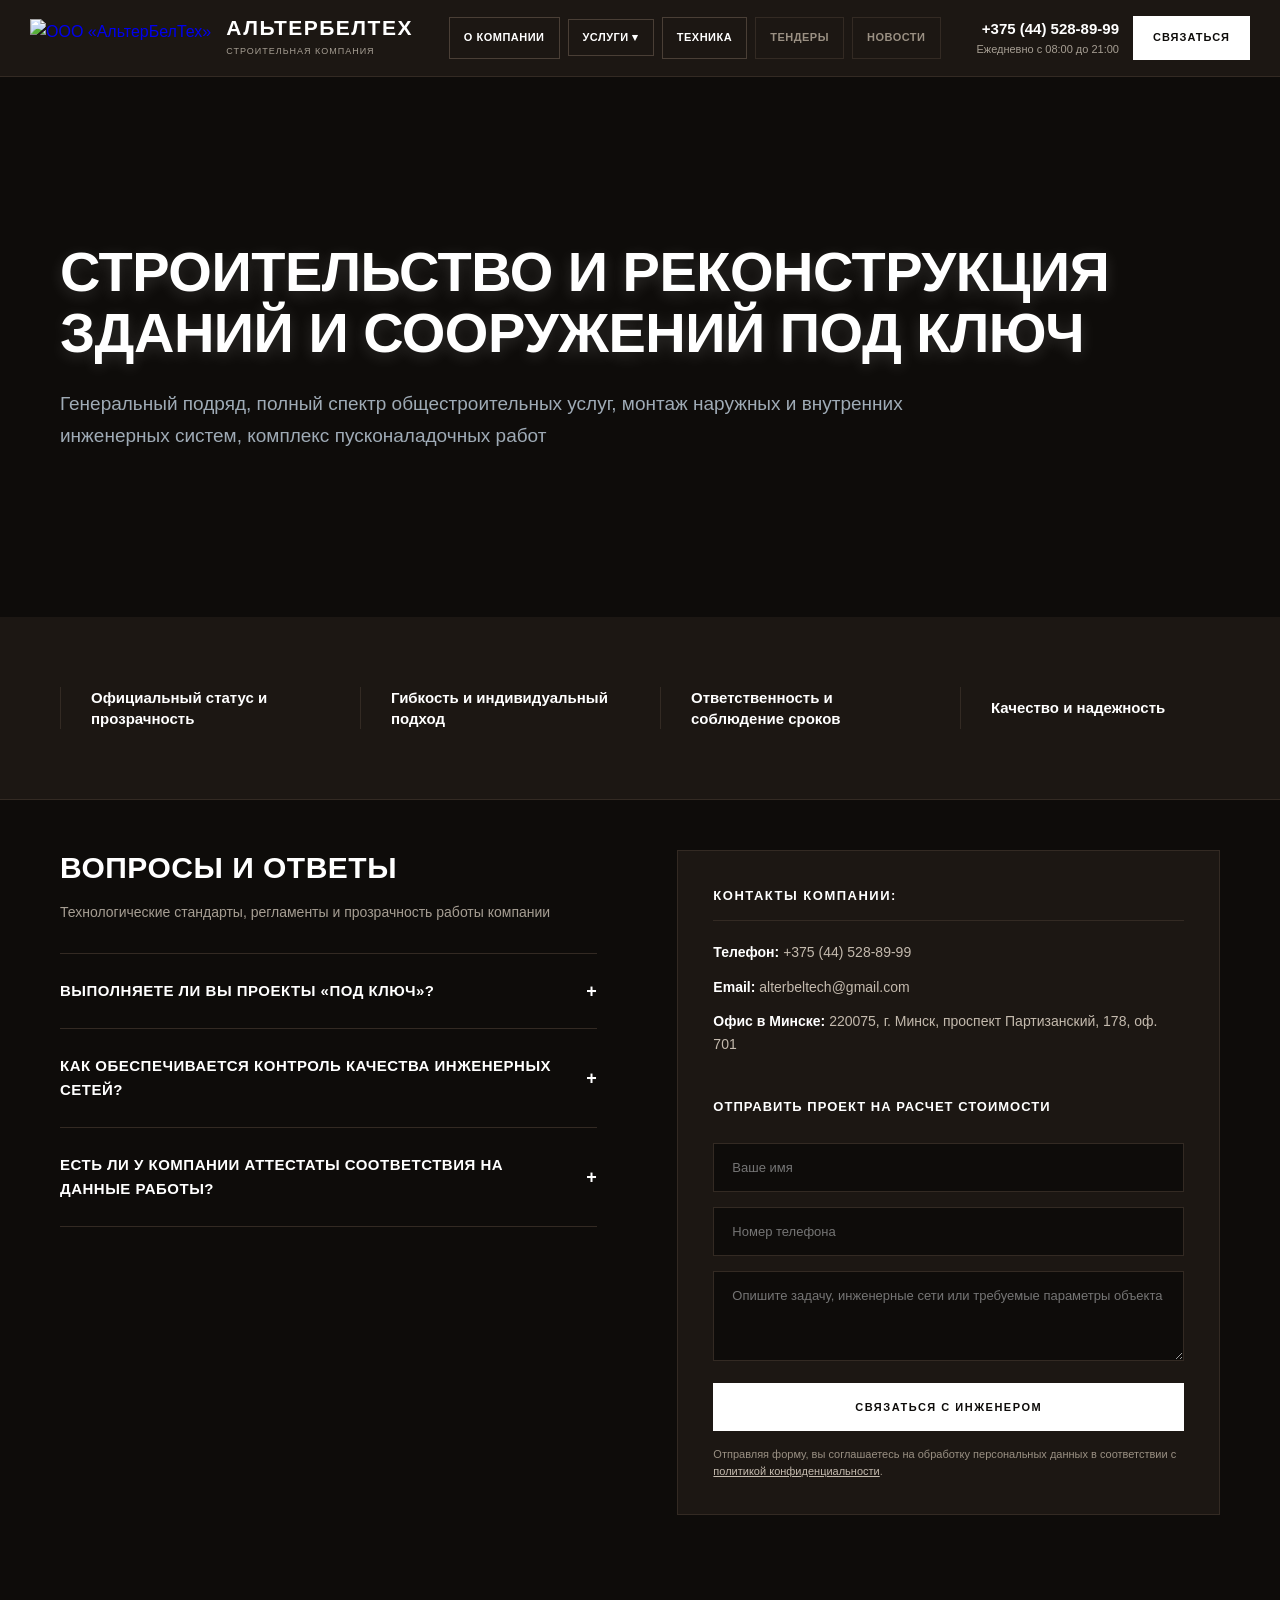
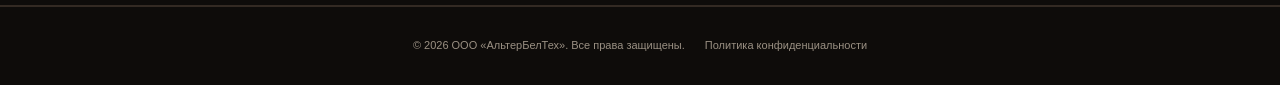
==== commit a8b3434b: "Add files via upload" ====
--- a/index.html
+++ b/index.html
@@ -142,20 +142,7 @@
 
     </main>
 
-    <footer class="footer">
-        <div class="footer-container">
-            <div class="footer-copy">
-                <p><strong>Общество с ограниченной ответственностью «АльтерБелТех»</strong></p>
-                <p><strong>Юридический адрес:</strong> 246007, РБ, г. Гомель, ул. Федюнинского, д. 27, пом. 26</p>
-                <p><strong>Адреса местонахождения:</strong><br>
-                г. Гомель — 246014, ул. Б. Хмельницкого, д. 7<br>
-                г. Минск — 220075, проспект Партизанский, 178, оф. 701</p>
-            </div>
-            <div class="footer-contacts">
-                <p><a href="mailto:alterbeltech@gmail.com">alterbeltech@gmail.com</a></p>
-                <p><a href="tel:+375445288999" class="footer-phone">+375 (44) 528-89-99</a></p>
-            </div>
-        </div>
+    <footer class="footer footer-compact">
         <div class="footer-bottom">
             <p>© 2026 ООО «АльтерБелТех». Все права защищены.</p>
             <a href="privacy.html" class="footer-link">Политика конфиденциальности</a>
--- a/style.css
+++ b/style.css
@@ -257,8 +257,18 @@
 .legal-text ul { padding-left: 22px; margin-bottom: 12px; }
 .legal-text a { color: #ffffff; }
 
-/* Меню-«бургер» включается на ширине до 1320px: полная шапка в одну строку занимает ~1300px */
-@media (max-width: 1320px) {
+/* Средние окна: шапка сжимается, чтобы все кнопки помещались в одну строку */
+@media (max-width: 1320px) and (min-width: 1201px) {
+    .header { padding: 16px 30px; }
+    .header-center-nav { gap: 8px; }
+    .btn-nav-item, .btn-services-toggle { padding: 11px 14px; letter-spacing: 0.5px; }
+    .header-right { gap: 14px; }
+    .header-right .btn { padding: 13px 20px; letter-spacing: 1px; }
+    .logo-heavy { font-size: 21px; letter-spacing: 1.5px; }
+}
+
+/* Меню-«бургер» включается на ширине до 1200px */
+@media (max-width: 1200px) {
     .nav-toggle { display: flex; }
     .header-center-nav { display: none; position: absolute; top: 100%; left: 0; right: 0; background: #1c1713; border-bottom: 1px solid #332a23; padding: 16px 60px 24px; flex-direction: column; align-items: stretch; gap: 10px; max-height: calc(100vh - 90px); overflow-y: auto; }
     .header-center-nav.open { display: flex; }
@@ -290,3 +300,6 @@
     html { scroll-behavior: auto; }
     *, *::before, *::after { animation-duration: 0.01ms !important; animation-iteration-count: 1 !important; transition-duration: 0.01ms !important; }
 }
+
+.footer-compact { padding-top: 30px; padding-bottom: 30px; }
+.footer-compact .footer-bottom { margin-top: 0; padding-top: 0; border-top: none; justify-content: center; gap: 20px; }
